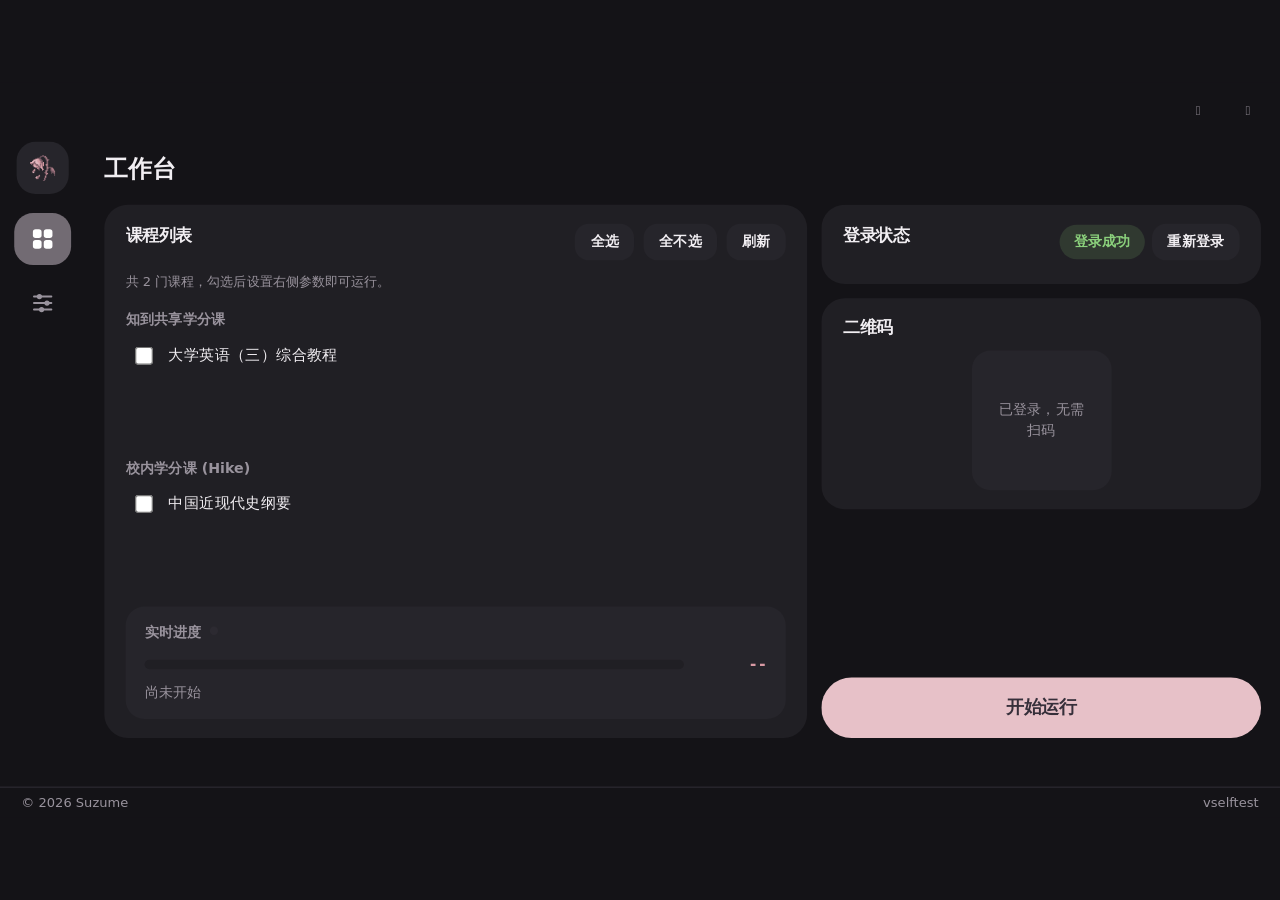
==== gui/web/_selftest.html @ 7999a5ea "ZHSHelper" ====
<!doctype html>
<html lang="zh-CN">
<head>
<meta charset="utf-8">
<title>ZHSHelper selftest</title>
<link rel="stylesheet" href="style.css">
</head>
<body>
<div class="app-shell">

  <div class="titlebar">
    <div class="titlebar-drag pywebview-drag-region"></div>
    <div class="titlebar-buttons">
      <button id="btn-min" class="title-btn" title="最小化">&#xE921;</button>
      <button id="btn-close" class="title-btn title-btn-close" title="关闭">&#xE8BB;</button>
    </div>
  </div>

  <div class="shell-body">

    <div class="splash" id="splash">
      <img class="splash-mark" src="assets/logo.png" alt="ZHSHelper">
      <div class="splash-title">ZHSHelper</div>
      <div class="splash-spinner"></div>
    </div>

    <nav class="nav-rail">
      <div class="brand-badge" title="ZHSHelper"><img src="assets/logo.png" alt="ZHSHelper"></div>
      <button class="tab active" data-tab="dashboard" title="工作台">
        <svg class="tab-icon" viewBox="0 0 24 24">
          <rect x="3" y="3" width="8" height="8" rx="2.5" fill="currentColor"/>
          <rect x="13" y="3" width="8" height="8" rx="2.5" fill="currentColor"/>
          <rect x="3" y="13" width="8" height="8" rx="2.5" fill="currentColor"/>
          <rect x="13" y="13" width="8" height="8" rx="2.5" fill="currentColor"/>
        </svg>
      </button>
      <button class="tab" data-tab="settings" title="设置">
        <svg class="tab-icon" viewBox="0 0 24 24">
          <line x1="4" y1="6" x2="20" y2="6" stroke="currentColor" stroke-width="1.8" stroke-linecap="round"/>
          <circle cx="9" cy="6" r="2.4" fill="currentColor"/>
          <line x1="4" y1="12" x2="20" y2="12" stroke="currentColor" stroke-width="1.8" stroke-linecap="round"/>
          <circle cx="16" cy="12" r="2.4" fill="currentColor"/>
          <line x1="4" y1="18" x2="20" y2="18" stroke="currentColor" stroke-width="1.8" stroke-linecap="round"/>
          <circle cx="11" cy="18" r="2.4" fill="currentColor"/>
        </svg>
      </button>
    </nav>

    <div class="tab-panels">

      <section class="tab-panel active" id="panel-dashboard">
        <h1 class="page-title">工作台</h1>
        <div class="dashboard-grid">

          <div class="col-main">
            <div class="card courses-card">
              <div class="row-between">
                <div class="section-title">课程列表</div>
                <div class="btn-row btn-row-tight">
                  <button id="btn-select-all" class="btn btn-secondary btn-sm">全选</button>
                  <button id="btn-select-none" class="btn btn-secondary btn-sm">全不选</button>
                  <button id="btn-refresh-courses" class="btn btn-secondary btn-sm">刷新</button>
                </div>
              </div>
              <p class="hint" id="courses-hint">先完成登录，再刷新课程列表。</p>
              <div class="course-group">
                <div class="course-group-title">知到共享学分课</div>
                <div class="course-list" id="list-zhidao"><div class="empty-hint">暂无数据</div></div>
              </div>
              <div class="course-group">
                <div class="course-group-title">校内学分课 (Hike)</div>
                <div class="course-list" id="list-hike"><div class="empty-hint">暂无数据</div></div>
              </div>

              <div class="progress-block">
                <div class="progress-label">实时进度<span class="live-dot" id="live-dot" title="运行中"></span></div>
                <div class="current-status">
                  <div class="current-course" id="current-course"></div>
                  <div class="current-video" id="current-video"></div>
                </div>
                <div class="progress-row">
                  <div class="progress-track"><div class="progress-fill" id="progress-fill"></div></div>
                  <div class="progress-percent" id="progress-percent">--</div>
                </div>
                <div class="progress-caption" id="progress-caption">尚未开始</div>
                <div class="captcha-alert" id="captcha-alert" hidden>检测到人机验证，请手动验证后继续刷课</div>
              </div>
            </div>
          </div>

          <div class="col-side">
            <div class="card login-card" id="login-card">
              <div class="row-between">
                <div class="section-title">登录状态</div>
                <div class="login-status-group">
                  <div class="status-chip" id="login-status">未登录</div>
                  <button id="btn-login" class="btn btn-primary btn-sm">开始登录</button>
                  <button id="btn-cancel-login" class="btn btn-secondary btn-sm" hidden>取消登录</button>
                  <button id="btn-relogin" class="btn btn-secondary btn-sm" hidden>重新登录</button>
                </div>
              </div>
            </div>

            <div class="card qr-card" id="qr-card">
              <div class="section-title">二维码</div>
              <div class="qr-box" id="qr-box">
                <img id="qr-img" alt="登录二维码" hidden>
                <div id="qr-placeholder" class="qr-placeholder">点击"开始登录"生成二维码</div>
              </div>
            </div>

            <div class="run-card">
              <button id="btn-run-toggle" class="btn btn-run btn-primary">开始运行</button>
            </div>
          </div>

        </div>
      </section>

      <section class="tab-panel" id="panel-settings">
        <h1 class="page-title">设置</h1>
        <div class="field-row">
          <label class="field-label">倍速<input type="number" id="opt-speed" class="text-input"></label>
          <label class="field-label">完成阈值<input type="number" id="opt-threshold" class="text-input"></label>
          <label class="field-label">单课时限（分钟）<input type="number" id="opt-limit" class="text-input"></label>
        </div>
        <button id="btn-save-settings" class="btn btn-primary">保存设置</button>
        <button id="btn-visit-site" class="btn btn-secondary">访问我的网站</button>
        <span class="save-hint" id="save-hint"></span>
      </section>

    </div>
  </div>

  <div class="statusbar">
    <span id="status-text">© 2026 Suzume</span>
    <span id="version-text"></span>
  </div>
</div>

<script>
  window.pywebview = {
    api: {
      get_bootstrap: function () {
        return Promise.resolve({ version: "selftest", loggedIn: true, settings: {}, state: {} });
      },
      get_courses: function () {
        return Promise.resolve([
          { id: "10086", name: "大学英语（三）综合教程", type: "zhidao" },
          { id: "20579", name: "中国近现代史纲要", type: "hike" }
        ]);
      },
      minimize_window: function () {}, close_window: function () {},
      start_qr_login: function () { return Promise.resolve({ ok: true }); },
      cancel_login: function () { return Promise.resolve(); },
      start_run: function () { return Promise.resolve({ ok: true }); },
      stop_run: function () { return Promise.resolve(); },
      save_settings: function () { return Promise.resolve(); },
      open_url: function () {}
    }
  };
</script>
<script src="app.js"></script>
<script>
  window.dispatchEvent(new Event("pywebviewready"));
  document.title = "SELFTEST-READY";
</script>
</body>
</html>
---- gui/web/style.css ----
:root {
  --bg: #141317;
  --card: #201F24;
  --card-alt: #26252B;
  --rail-pill: #726B73;
  --border: #2C2A31;
  --accent: #E7C1C8;
  --accent-strong: #D99AA4;
  --accent-ink: #362F3A;
  --text: #F1EEF2;
  --text-muted: #99939D;
  --ok: #8BD17C;
  --bad: #E5626A;
  --gold: #E3B341;
}

* { box-sizing: border-box; }

/* Flat, matches .app-shell's own background below - when the window's aspect
   ratio doesn't match the fixed 1080x620 canvas, applyScale() letterboxes
   it, leaving this background visible in the margin. A plain color match is
   enough here (unlike a gradient) since both are the same flat tone. */
html, body {
  margin: 0;
  height: 100%;
  overflow: hidden;
  background: var(--bg);
  color: var(--text);
  font-family: "Segoe UI", "Microsoft YaHei UI", "PingFang SC", system-ui, sans-serif;
  font-size: 13px;
  user-select: none;
}

/* The whole UI is designed at a fixed 1080x620 canvas and uniformly
   transform-scaled (see app.js applyScale()) to fit whatever size the
   window actually is - "等比缩放": resizing the window scales everything
   together instead of reflowing, and never distorts the aspect ratio. */
.app-shell {
  position: absolute;
  top: 0;
  left: 0;
  width: 1080px;
  height: 620px;
  transform-origin: top left;
  z-index: 1;
  display: flex;
  flex-direction: column;
  overflow: hidden;
  background: var(--bg);
}

/* ---------------- title bar ---------------- */

.titlebar {
  display: flex;
  align-items: center;
  height: 46px;
  flex: none;
  padding: 0 6px;
}

.titlebar-drag {
  flex: 1;
  height: 100%;
}

.titlebar-buttons {
  display: flex;
  align-items: center;
}

.title-btn {
  width: 42px;
  height: 32px;
  border: 0;
  background: transparent;
  color: var(--text-muted);
  font-family: "Segoe MDL2 Assets", "Segoe UI Symbol", sans-serif;
  font-size: 11px;
  cursor: pointer;
  border-radius: 8px;
}

.title-btn:hover { background: rgba(255,255,255,.08); color: var(--text); }
.title-btn-close:hover { background: #E81123; color: #fff; }

/* ---------------- nav rail ---------------- */

.shell-body {
  position: relative;
  flex: 1;
  min-height: 0;
  display: flex;
  flex-direction: row;
  overflow: hidden;
}

/* ---------------- splash ---------------- */

/* Covers nav-rail + tab-panels only (not the titlebar above it), so the
   custom min/close buttons stay usable even if course loading takes a
   while - see onSplashReady() in app.js for when this fades out. */
.splash {
  position: absolute;
  inset: 0;
  z-index: 50;
  display: flex;
  flex-direction: column;
  align-items: center;
  justify-content: center;
  gap: 18px;
  background: var(--bg);
  transition: opacity .3s ease;
}

.splash.hide {
  opacity: 0;
  pointer-events: none;
}

.splash-mark {
  flex: none;
  width: 108px;
  height: 108px;
  object-fit: contain;
}

.splash-title {
  font-size: 22px;
  font-weight: 700;
  color: var(--text);
}

.splash-spinner {
  flex: none;
  width: 32px;
  height: 32px;
  border-radius: 50%;
  border: 4px solid var(--card-alt);
  border-top-color: var(--accent);
  animation: splash-spin .8s linear infinite;
}

@keyframes splash-spin { to { transform: rotate(360deg); } }

.nav-rail {
  flex: none;
  width: 72px;
  display: flex;
  flex-direction: column;
  align-items: center;
  padding: 4px 0 14px;
  gap: 10px;
}

.brand-badge {
  flex: none;
  width: 44px;
  height: 44px;
  border-radius: 16px;
  background: var(--card-alt);
  display: flex;
  align-items: center;
  justify-content: center;
  margin-bottom: 6px;
}

.brand-badge img {
  width: 28px;
  height: 28px;
  object-fit: contain;
}

.nav-rail .tab {
  flex: none;
  width: 48px;
  height: 44px;
  display: flex;
  align-items: center;
  justify-content: center;
  border: 0;
  background: transparent;
  color: var(--text-muted);
  border-radius: 16px;
  cursor: pointer;
  transition: background .15s ease, color .15s ease;
}

.nav-rail .tab:hover { color: var(--text); background: rgba(255,255,255,.06); }
.nav-rail .tab.active { background: var(--rail-pill); color: #fff; }

.tab-icon { width: 22px; height: 22px; }

/* ---------------- panels ---------------- */

.tab-panels {
  flex: 1;
  min-width: 0;
  min-height: 0;
  overflow: hidden;
  padding: 14px 16px;
}

.page-title {
  flex: none;
  font-size: 20px;
  font-weight: 700;
  color: var(--text);
  margin: 0 0 4px;
}

/* The dashboard is a fixed-height flex column so the OUTER page never
   scrolls - only the small boxes that opt into it (course lists, side
   column as a last resort) scroll internally. Settings has no such
   constraint and just scrolls normally like any settings page. */
.tab-panel { display: none; height: 100%; min-height: 0; }
.tab-panel.active { display: flex; flex-direction: column; gap: 12px; }
#panel-settings.active { display: block; overflow-y: auto; }
#panel-settings .page-title { margin-bottom: 14px; }

/* Fixed height (not flex-grow) even though dashboard-grid is the dashboard's
   only content now - letting it stretch to fill the panel just left the
   course list and its mostly-empty rows looking stretched-out and sparse.
   A capped height keeps it a reasonable size; the panel just carries a bit
   of empty space below it instead. */
.dashboard-grid {
  flex: 0 0 450px;
  display: flex;
  flex-direction: row;
  gap: 12px;
}

/* col-main/col-side stretch (flex row default) to the same height, and each
   pins its last element to the bottom via margin-top:auto - that's what
   keeps the run card's bottom edge flush with the course list card's. */
.col-main {
  flex: 1.6 1 0;
  min-width: 0;
  min-height: 0;
  display: flex;
  flex-direction: column;
}

.col-side {
  flex: 1 1 0;
  min-width: 0;
  min-height: 0;
  display: flex;
  flex-direction: column;
  gap: 12px;
  /* Falls back to its own scrollbar rather than the whole page if the
     stacked cards (login/qr/run) ever don't fit at a small window size -
     the page itself must never be the thing that scrolls. */
  overflow-y: auto;
}

/* No .card class on this one (deliberately) - just the button, no
   surrounding title/border/background. margin-top:auto keeps it pinned to
   col-side's bottom edge (unaffected by dropping the card chrome, since
   that positioning came from this rule, not from .card). */
.run-card { margin-top: auto; }

.col-main > .card, .col-side > .card { margin-bottom: 0; }

.card {
  background: var(--card);
  border: 0;
  border-radius: 20px;
  padding: 16px 18px;
  margin-bottom: 12px;
}

.section-title {
  font-weight: 700;
  font-size: 14px;
  color: var(--text);
  margin-bottom: 10px;
}

.row-between {
  display: flex;
  align-items: center;
  justify-content: space-between;
  margin-bottom: 4px;
}

.hint {
  color: var(--text-muted);
  font-size: 11px;
  line-height: 1.6;
  margin: 6px 0 0;
}

/* ---------------- buttons ---------------- */

.btn-row {
  display: flex;
  gap: 10px;
  margin-top: 12px;
  align-items: center;
}

.btn-row-tight { margin-top: 0; gap: 8px; }

.btn {
  border: 0;
  border-radius: 14px;
  font-weight: 600;
  font-size: 13px;
  padding: 10px 18px;
  cursor: pointer;
  transition: background .15s ease, color .15s ease;
}

.btn-sm { padding: 7px 13px; font-size: 12px; border-radius: 12px; }

/* The run button stands alone (no card chrome around it - see .run-card),
   so it carries its own visual weight instead of a title + border/background
   doing that job. Full stadium shape, like an extended FAB. */
.btn-run { width: 100%; padding: 16px 18px; font-size: 15px; font-weight: 700; border-radius: 999px; }

.btn-primary {
  background: var(--accent);
  color: var(--accent-ink);
}
.btn-primary:hover { background: var(--accent-strong); }
.btn-primary:active { filter: brightness(.94); }
.btn-primary:disabled { background: var(--card-alt); color: var(--text-muted); cursor: default; }

.btn-secondary {
  background: var(--card-alt);
  color: var(--text);
}
.btn-secondary:hover { background: #302E36; }
.btn-secondary:disabled { color: var(--text-muted); cursor: default; }

.btn-warn {
  background: rgba(229,98,106,.14);
  color: var(--bad);
}
.btn-warn:hover { background: var(--bad); color: #241012; }
.btn-warn:disabled { color: var(--text-muted); background: var(--card-alt); cursor: default; }

/* ---------------- inputs ---------------- */

.text-input, .select-input {
  width: 100%;
  background: var(--card-alt);
  color: var(--text);
  border: 0;
  border-radius: 14px;
  padding: 10px 12px;
  font-size: 13px;
  margin-top: 6px;
  font-family: inherit;
}

.text-input:focus, .select-input:focus {
  outline: 2px solid var(--accent);
  outline-offset: 1px;
}

.field-row {
  display: flex;
  gap: 14px;
  flex-wrap: wrap;
}

.field-label {
  flex: 1;
  min-width: 160px;
  font-size: 12px;
  color: var(--text-muted);
}

/* ---------------- switch ---------------- */

.switch {
  width: 46px;
  height: 26px;
  border-radius: 999px;
  border: 0;
  background: #3F3C43;
  position: relative;
  cursor: pointer;
  transition: background .18s ease;
  flex: none;
}

.switch[aria-checked="true"] { background: var(--accent); }

.switch-thumb {
  position: absolute;
  top: 3px;
  left: 3px;
  width: 20px;
  height: 20px;
  border-radius: 50%;
  background: var(--text-muted);
  transition: transform .18s cubic-bezier(.33,1,.68,1), background .18s ease;
}

.switch[aria-checked="true"] .switch-thumb { transform: translateX(20px); background: var(--accent-ink); }

/* ---------------- login ---------------- */

/* Chip + whichever single action button applies (开始登录 / 取消登录 /
   重新登录 - app.js shows exactly one of the three at a time) all share this
   one row instead of a separate hint paragraph + button row below the
   title, which is what made the not-logged-in state take three lines. */
.login-status-group {
  display: flex;
  align-items: center;
  flex-wrap: wrap;
  justify-content: flex-end;
  gap: 6px;
}

/* compact (logged in): only 重新登录 is a valid action, hide 开始登录 even
   though its own `hidden` attribute may say otherwise (see onLoginFinished -
   it's restored unconditionally there since the failed/cancelled path needs
   it back, and this class-based rule is what actually keeps it hidden once
   logged in). */
.login-card.compact #btn-login {
  display: none;
}

.qr-box {
  position: relative;
  margin: 8px auto 0;
  display: flex;
  align-items: center;
  justify-content: center;
  width: 118px;
  height: 118px;
  background: var(--card-alt);
  border-radius: 16px;
}

.qr-box img { width: 100%; height: 100%; padding: 12px; }

.qr-placeholder {
  color: var(--text-muted);
  font-size: 12px;
  text-align: center;
  padding: 0 20px;
}

.status-chip {
  display: inline-block;
  padding: 6px 12px;
  border-radius: 999px;
  background: var(--card-alt);
  color: var(--text-muted);
  font-size: 12px;
  font-weight: 600;
}

.status-chip.ok { color: var(--ok); background: rgba(139,209,124,.14); }
.status-chip.bad { color: var(--bad); background: rgba(229,98,106,.14); }
.status-chip.pending { color: var(--gold); background: rgba(227,179,65,.14); }

/* ---------------- courses ---------------- */

/* Fills col-main's stretched height; never scrolls itself (overflow:hidden)
   - only its two .course-list boxes below do, once their grown height still
   isn't enough for all the rows. The progress readout keeps a small fixed
   gap above it rather than being pushed around, since the lists above it
   now absorb all the card's leftover height themselves.
   flex:1 1 0 (not the equivalent-looking `flex:1` shorthand, which computes
   to a PERCENTAGE flex-basis:0%) - percentage flex-basis inside a
   stretch-sized flex item (col-main here) is a genuinely inconsistent corner
   of the flexbox spec/engines; it was silently resolving courses-card to
   its content height instead of filling col-main. A literal 0 length has no
   such ambiguity. */
.courses-card {
  flex: 1 1 0;
  min-height: 0;
  display: flex;
  flex-direction: column;
  overflow: hidden;
}

/* 14px (not 8px): a full-height list scrolled to a partial row sits right at
   its own boundary, so the next group's title needs real breathing room or
   the two read as crowded into each other. flex:1 1 0 (not none) - the two
   groups now SHARE whatever vertical room courses-card has, instead of each
   being a fixed 128px block. That room varies a lot (min-height:500px on
   the grid, a tall window, few vs. many courses), and a fixed list height
   used to leave that leftover as dead empty space between the lists and
   the progress HUD - which read as a layout bug ("why is there a big empty
   gap, why is the HUD floating disconnected from the list above it") even
   though nothing was technically broken. Letting the lists grow means that
   room becomes more visible rows instead of a void.
   No min-height:0 here (deliberately, unlike most flex items in this file) -
   leaving it at the default `auto` lets flexbox's automatic-minimum-size
   rule apply: since this group has overflow:visible, its floor becomes its
   own content's min-content size, which includes .course-list's own
   min-height:64px. Overriding it to 0 (as tried initially) breaks that
   chain - the group collapses to 0 under real space pressure and silently
   swallows the list's 64px floor, since overflow:hidden two levels up on
   .courses-card then clips it away entirely. */
.course-group {
  margin-top: 14px;
  flex: 1 1 0;
  display: flex;
  flex-direction: column;
}

.course-group-title {
  flex: none;
  font-weight: 700;
  font-size: 12px;
  color: var(--text-muted);
  margin-bottom: 4px;
}

/* min-height (not a fixed height) - grows with courses-card's available
   room via the flex column above, only falling back to its own scrollbar
   once content exceeds whatever height it was actually given. */
.course-list {
  flex: 1 1 0;
  min-height: 64px;
  overflow-y: auto;
  display: flex;
  flex-direction: column;
}

.course-row {
  flex: none;
  display: flex;
  align-items: center;
  gap: 10px;
  padding: 7px 4px;
  border-bottom: 1px solid var(--border);
}

.course-row:last-child { border-bottom: none; }

.course-row input[type="checkbox"] { accent-color: var(--accent); width: 15px; height: 15px; flex: none; }

.course-name { flex: 1; min-width: 0; overflow: hidden; text-overflow: ellipsis; white-space: nowrap; }

/* margin:auto self-centers this lone child inside the now-flexible
   .course-list (a flex column), instead of it sitting pinned to the top-left
   corner of a tall empty box - reads as a deliberate empty state, not
   leftover space. */
.empty-hint {
  flex: none;
  margin: auto;
  color: var(--text-muted);
  font-size: 12px;
  padding: 6px 4px;
}

/* ---------------- progress ---------------- */

/* Lives inside .courses-card, right after the two course-groups (which now
   flex-grow to absorb all the card's leftover height themselves, so this
   just needs a small fixed gap rather than being pushed to the bottom). A
   flat rounded sub-panel, matching the rest of the card language. */
.progress-block {
  flex: none;
  margin-top: 14px;
  padding: 14px 16px;
  border-radius: 16px;
  background: var(--card-alt);
}

.progress-label {
  font-weight: 600;
  font-size: 12px;
  color: var(--text-muted);
  margin-bottom: 8px;
}

/* Plain, directly-updated status text - no timestamp, no tag chip, no
   monospace: just the course/video name as ordinary prose, not a
   command-prompt-style log line. */
.current-status {
  margin-bottom: 10px;
}
.current-course, .current-video {
  font-size: 13px;
  line-height: 1.6;
}
.current-course { color: var(--text); font-weight: 600; }
.current-video { color: var(--text-muted); }
.current-course:empty, .current-video:empty { display: none; }

.progress-row {
  display: flex;
  align-items: center;
  gap: 12px;
}

.progress-track {
  position: relative;
  flex: 1;
  height: 8px;
  border-radius: 999px;
  background: var(--card);
  overflow: hidden;
}

.progress-fill {
  position: relative;
  height: 100%;
  width: 0%;
  border-radius: 999px;
  background: var(--accent);
  transition: width .3s ease;
}

.progress-percent {
  font-weight: 700;
  font-family: "JetBrains Mono", Consolas, "Cascadia Mono", ui-monospace, monospace;
  font-variant-numeric: tabular-nums;
  color: var(--accent-strong);
  width: 58px;
  text-align: right;
}

.progress-caption {
  margin-top: 8px;
  color: var(--text-muted);
  font-size: 12px;
}

/* Needs manual attention (most likely a CAPTCHA - see the threshold check
   in app.js's onRunCourseEnd), so it's a tinted banner rather than plain
   caption text - it should read as distinct from the routine status lines
   above it. */
.captcha-alert {
  margin-top: 10px;
  padding: 10px 12px;
  border-radius: 12px;
  background: rgba(227,179,65,.14);
  color: var(--gold);
  font-size: 13px;
  font-weight: 600;
  line-height: 1.5;
}

.live-dot {
  display: inline-block;
  width: 7px;
  height: 7px;
  border-radius: 50%;
  background: var(--border);
  margin-left: 7px;
  vertical-align: 2px;
}
.live-dot.on {
  background: var(--ok);
  box-shadow: 0 0 6px var(--ok);
  animation: live-pulse 1.4s ease-in-out infinite;
}
@keyframes live-pulse { 0%, 100% { opacity: 1; } 50% { opacity: .35; } }

/* ---------------- statusbar ---------------- */

.statusbar {
  flex: none;
  display: flex;
  justify-content: space-between;
  padding: 6px 18px;
  border-top: 1px solid var(--border);
  color: var(--text-muted);
  font-size: 11px;
}

.save-hint {
  color: var(--ok);
  font-size: 12px;
}

/* ---------------- scrollbars ---------------- */

::-webkit-scrollbar { width: 8px; height: 8px; }
::-webkit-scrollbar-track { background: transparent; }
::-webkit-scrollbar-thumb { background: var(--border); border-radius: 4px; }
::-webkit-scrollbar-thumb:hover { background: var(--accent); }
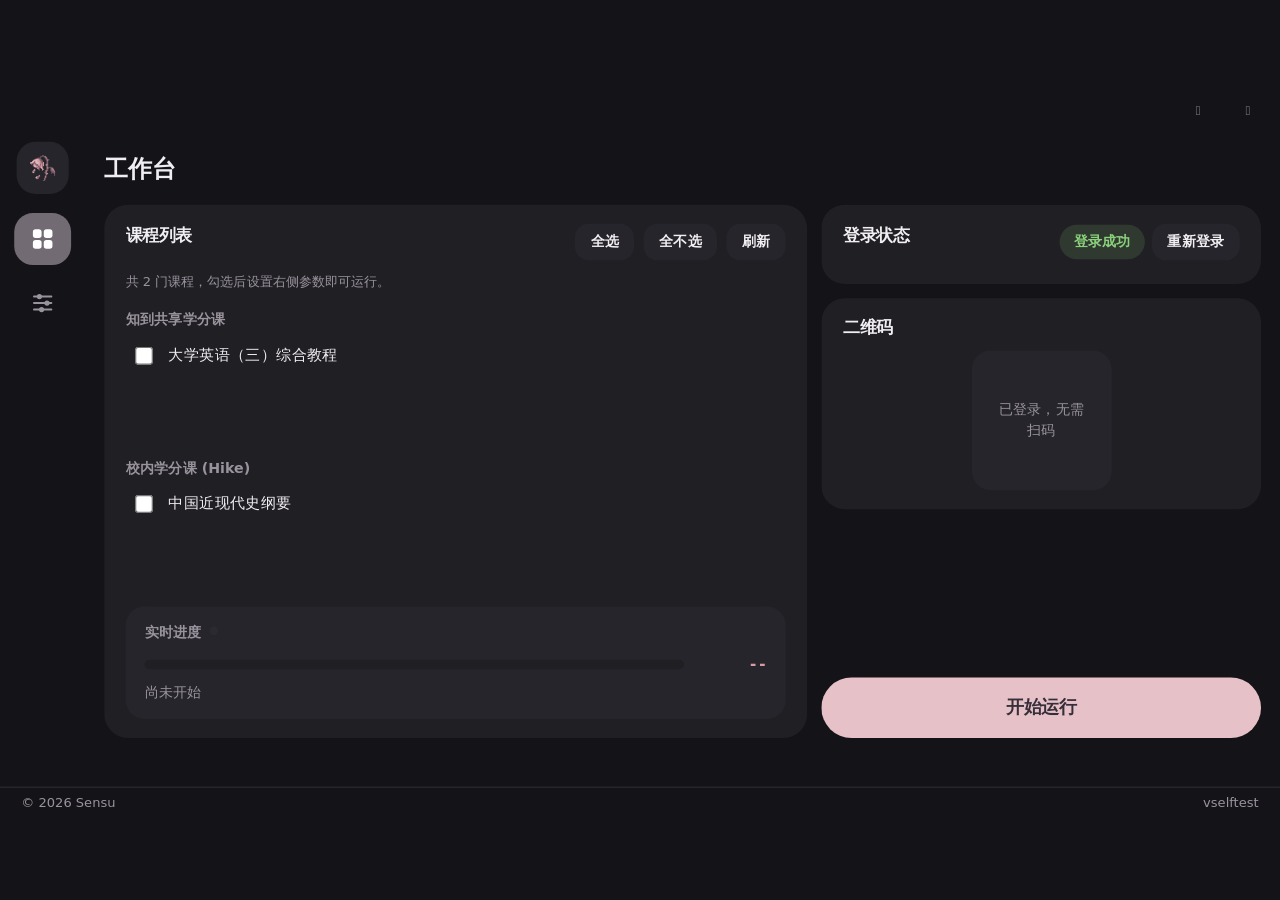
==== commit e2476126: "Refactor project identifiers, rename helper module, and update author to Sensu" ====
--- a/gui/web/_selftest.html
+++ b/gui/web/_selftest.html
@@ -133,7 +133,7 @@
   </div>
 
   <div class="statusbar">
-    <span id="status-text">© 2026 Suzume</span>
+    <span id="status-text">© 2026 Sensu</span>
     <span id="version-text"></span>
   </div>
 </div>
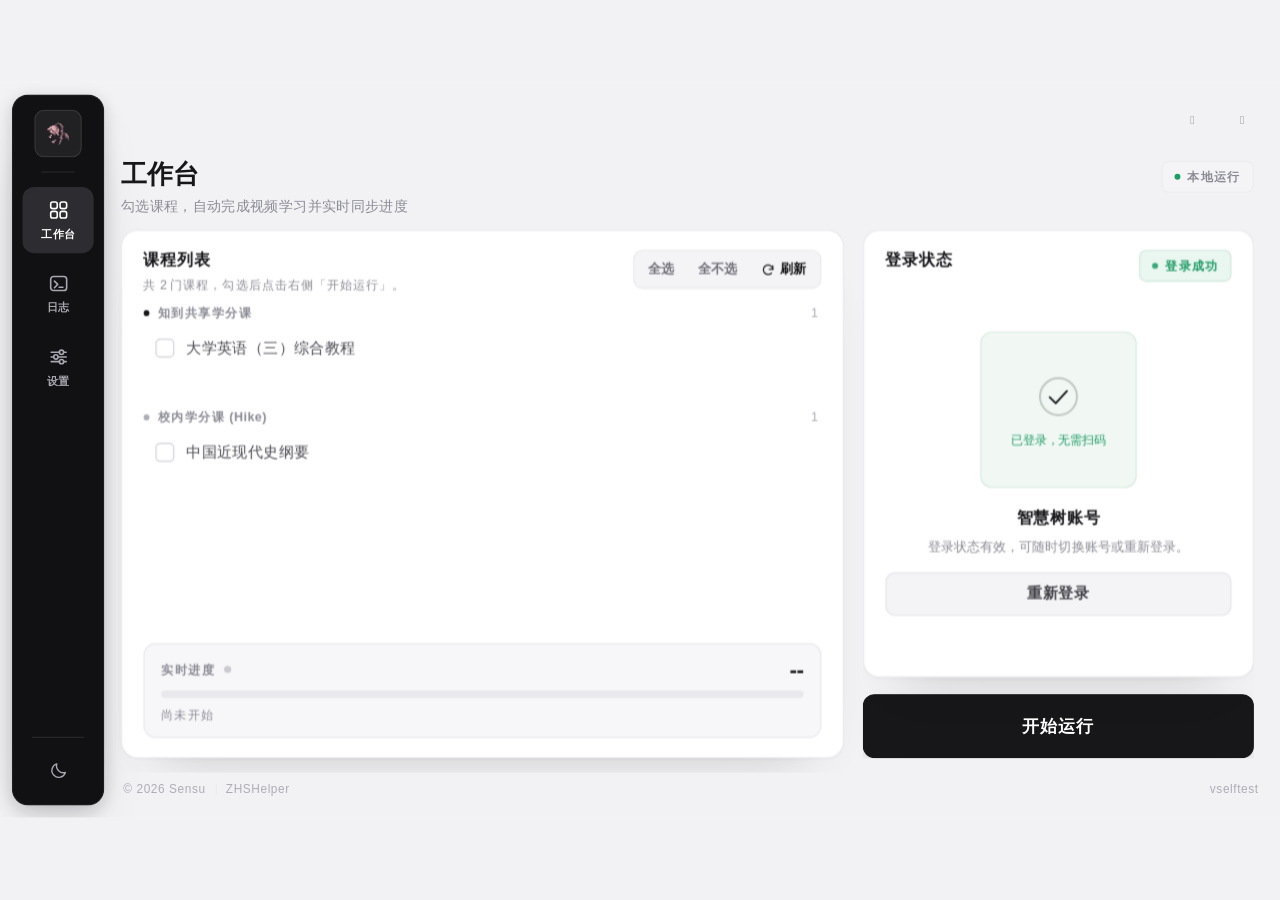
==== commit a552f0d2: "Redesign UI with light/dark themes, log page and CAPTCHA hand-off - New light-first UI: floating dar" ====
--- a/gui/web/_selftest.html
+++ b/gui/web/_selftest.html
@@ -1,140 +1,361 @@
 <!doctype html>
-<html lang="zh-CN">
+<html lang="zh-CN" data-theme="light">
 <head>
 <meta charset="utf-8">
 <title>ZHSHelper selftest</title>
 <link rel="stylesheet" href="style.css">
+<script>
+  /* theme hint before first paint: avoids a light flash for dark-mode users */
+  try {
+    if (localStorage.getItem("zhshelper.theme") === "dark") {
+      document.documentElement.dataset.theme = "dark";
+    }
+  } catch (e) {}
+</script>
 </head>
 <body>
 <div class="app-shell">
 
-  <div class="titlebar">
-    <div class="titlebar-drag pywebview-drag-region"></div>
-    <div class="titlebar-buttons">
-      <button id="btn-min" class="title-btn" title="最小化">&#xE921;</button>
-      <button id="btn-close" class="title-btn title-btn-close" title="关闭">&#xE8BB;</button>
-    </div>
-  </div>
-
-  <div class="shell-body">
-
-    <div class="splash" id="splash">
-      <img class="splash-mark" src="assets/logo.png" alt="ZHSHelper">
-      <div class="splash-title">ZHSHelper</div>
-      <div class="splash-spinner"></div>
-    </div>
-
-    <nav class="nav-rail">
-      <div class="brand-badge" title="ZHSHelper"><img src="assets/logo.png" alt="ZHSHelper"></div>
+  <aside class="rail">
+    <div class="rail-brand" title="ZHSHelper"><img src="assets/logo.png" alt="ZHSHelper"></div>
+    <div class="rail-divider"></div>
+
+    <nav class="rail-nav">
       <button class="tab active" data-tab="dashboard" title="工作台">
-        <svg class="tab-icon" viewBox="0 0 24 24">
-          <rect x="3" y="3" width="8" height="8" rx="2.5" fill="currentColor"/>
-          <rect x="13" y="3" width="8" height="8" rx="2.5" fill="currentColor"/>
-          <rect x="3" y="13" width="8" height="8" rx="2.5" fill="currentColor"/>
-          <rect x="13" y="13" width="8" height="8" rx="2.5" fill="currentColor"/>
-        </svg>
+        <svg class="tab-icon" viewBox="0 0 24 24" fill="none" stroke="currentColor" stroke-width="1.7" stroke-linecap="round" stroke-linejoin="round">
+          <rect x="3.5" y="3.5" width="7" height="7" rx="2.2"/>
+          <rect x="13.5" y="3.5" width="7" height="7" rx="2.2"/>
+          <rect x="3.5" y="13.5" width="7" height="7" rx="2.2"/>
+          <rect x="13.5" y="13.5" width="7" height="7" rx="2.2"/>
+        </svg>
+        <span class="tab-label">工作台</span>
+      </button>
+      <button class="tab" data-tab="logs" title="日志">
+        <svg class="tab-icon" viewBox="0 0 24 24" fill="none" stroke="currentColor" stroke-width="1.7" stroke-linecap="round" stroke-linejoin="round">
+          <rect x="3.5" y="4.5" width="17" height="15" rx="3"/>
+          <path d="M7.5 9.5 11 13l-3.5 3.5M12.5 16h4"/>
+        </svg>
+        <span class="tab-label">日志</span>
+        <span class="log-dot" id="log-dot" hidden></span>
       </button>
       <button class="tab" data-tab="settings" title="设置">
-        <svg class="tab-icon" viewBox="0 0 24 24">
-          <line x1="4" y1="6" x2="20" y2="6" stroke="currentColor" stroke-width="1.8" stroke-linecap="round"/>
-          <circle cx="9" cy="6" r="2.4" fill="currentColor"/>
-          <line x1="4" y1="12" x2="20" y2="12" stroke="currentColor" stroke-width="1.8" stroke-linecap="round"/>
-          <circle cx="16" cy="12" r="2.4" fill="currentColor"/>
-          <line x1="4" y1="18" x2="20" y2="18" stroke="currentColor" stroke-width="1.8" stroke-linecap="round"/>
-          <circle cx="11" cy="18" r="2.4" fill="currentColor"/>
-        </svg>
+        <svg class="tab-icon" viewBox="0 0 24 24" fill="none" stroke="currentColor" stroke-width="1.7" stroke-linecap="round" stroke-linejoin="round">
+          <path d="M4 7h9M17.5 7H20M4 12h3M11.5 12H20M4 17h9M17.5 17H20"/>
+          <circle cx="15" cy="7" r="2.3"/>
+          <circle cx="9" cy="12" r="2.3"/>
+          <circle cx="15" cy="17" r="2.3"/>
+        </svg>
+        <span class="tab-label">设置</span>
       </button>
     </nav>
 
-    <div class="tab-panels">
-
-      <section class="tab-panel active" id="panel-dashboard">
-        <h1 class="page-title">工作台</h1>
-        <div class="dashboard-grid">
-
-          <div class="col-main">
-            <div class="card courses-card">
-              <div class="row-between">
-                <div class="section-title">课程列表</div>
-                <div class="btn-row btn-row-tight">
-                  <button id="btn-select-all" class="btn btn-secondary btn-sm">全选</button>
-                  <button id="btn-select-none" class="btn btn-secondary btn-sm">全不选</button>
-                  <button id="btn-refresh-courses" class="btn btn-secondary btn-sm">刷新</button>
-                </div>
-              </div>
-              <p class="hint" id="courses-hint">先完成登录，再刷新课程列表。</p>
-              <div class="course-group">
-                <div class="course-group-title">知到共享学分课</div>
-                <div class="course-list" id="list-zhidao"><div class="empty-hint">暂无数据</div></div>
-              </div>
-              <div class="course-group">
-                <div class="course-group-title">校内学分课 (Hike)</div>
-                <div class="course-list" id="list-hike"><div class="empty-hint">暂无数据</div></div>
-              </div>
-
-              <div class="progress-block">
-                <div class="progress-label">实时进度<span class="live-dot" id="live-dot" title="运行中"></span></div>
-                <div class="current-status">
-                  <div class="current-course" id="current-course"></div>
-                  <div class="current-video" id="current-video"></div>
-                </div>
-                <div class="progress-row">
-                  <div class="progress-track"><div class="progress-fill" id="progress-fill"></div></div>
-                  <div class="progress-percent" id="progress-percent">--</div>
-                </div>
-                <div class="progress-caption" id="progress-caption">尚未开始</div>
-                <div class="captcha-alert" id="captcha-alert" hidden>检测到人机验证，请手动验证后继续刷课</div>
-              </div>
-            </div>
-          </div>
-
-          <div class="col-side">
-            <div class="card login-card" id="login-card">
-              <div class="row-between">
-                <div class="section-title">登录状态</div>
-                <div class="login-status-group">
-                  <div class="status-chip" id="login-status">未登录</div>
-                  <button id="btn-login" class="btn btn-primary btn-sm">开始登录</button>
-                  <button id="btn-cancel-login" class="btn btn-secondary btn-sm" hidden>取消登录</button>
-                  <button id="btn-relogin" class="btn btn-secondary btn-sm" hidden>重新登录</button>
-                </div>
-              </div>
-            </div>
-
-            <div class="card qr-card" id="qr-card">
-              <div class="section-title">二维码</div>
-              <div class="qr-box" id="qr-box">
-                <img id="qr-img" alt="登录二维码" hidden>
-                <div id="qr-placeholder" class="qr-placeholder">点击"开始登录"生成二维码</div>
-              </div>
-            </div>
-
-            <div class="run-card">
-              <button id="btn-run-toggle" class="btn btn-run btn-primary">开始运行</button>
-            </div>
-          </div>
-
-        </div>
-      </section>
-
-      <section class="tab-panel" id="panel-settings">
-        <h1 class="page-title">设置</h1>
-        <div class="field-row">
-          <label class="field-label">倍速<input type="number" id="opt-speed" class="text-input"></label>
-          <label class="field-label">完成阈值<input type="number" id="opt-threshold" class="text-input"></label>
-          <label class="field-label">单课时限（分钟）<input type="number" id="opt-limit" class="text-input"></label>
-        </div>
-        <button id="btn-save-settings" class="btn btn-primary">保存设置</button>
-        <button id="btn-visit-site" class="btn btn-secondary">访问我的网站</button>
-        <span class="save-hint" id="save-hint"></span>
-      </section>
-
+    <div class="rail-foot">
+      <button id="btn-theme" class="theme-toggle" title="切换到深色模式" aria-label="切换主题">
+        <svg class="theme-icon theme-icon-moon" viewBox="0 0 24 24" fill="none" stroke="currentColor" stroke-width="1.6" stroke-linecap="round" stroke-linejoin="round">
+          <path d="M20 14.2A8.2 8.2 0 0 1 9.8 4a8.2 8.2 0 1 0 10.2 10.2Z"/>
+        </svg>
+        <svg class="theme-icon theme-icon-sun" viewBox="0 0 24 24" fill="none" stroke="currentColor" stroke-width="1.6" stroke-linecap="round" stroke-linejoin="round">
+          <circle cx="12" cy="12" r="4.2"/>
+          <path d="M12 3v2.2M12 18.8V21M3 12h2.2M18.8 12H21M5.6 5.6l1.6 1.6M16.8 16.8l1.6 1.6M18.4 5.6l-1.6 1.6M7.2 16.8l-1.6 1.6"/>
+        </svg>
+      </button>
     </div>
-  </div>
-
-  <div class="statusbar">
-    <span id="status-text">© 2026 Sensu</span>
-    <span id="version-text"></span>
+  </aside>
+
+  <div class="main">
+
+    <header class="titlebar">
+      <div class="titlebar-drag pywebview-drag-region"></div>
+      <div class="titlebar-buttons">
+        <button id="btn-min" class="title-btn" title="最小化">&#xE921;</button>
+        <button id="btn-close" class="title-btn title-btn-close" title="关闭">&#xE8BB;</button>
+      </div>
+    </header>
+
+    <div class="shell-body">
+
+      <div class="splash" id="splash">
+        <div class="splash-halo"></div>
+        <img class="splash-mark" src="assets/logo.png" alt="ZHSHelper">
+        <div class="splash-title">ZHSHelper</div>
+        <div class="splash-sub">正在准备工作台</div>
+        <div class="splash-spinner"></div>
+      </div>
+
+      <div class="tab-panels">
+
+        <section class="tab-panel active" id="panel-dashboard">
+          <div class="page-head">
+            <div class="page-head-copy">
+              <h1 class="page-title">工作台</h1>
+              <p class="page-sub">勾选课程，自动完成视频学习并实时同步进度</p>
+            </div>
+            <div class="page-head-badge">
+              <span class="badge-dot"></span>
+              本地运行
+            </div>
+          </div>
+
+          <div class="dashboard-grid">
+
+            <div class="col-main">
+              <div class="card courses-card">
+                <div class="card-head">
+                  <div class="card-head-copy">
+                    <div class="section-title">课程列表</div>
+                    <div class="hint" id="courses-hint">先完成登录，再刷新课程列表。</div>
+                  </div>
+                  <div class="seg">
+                    <button id="btn-select-all" class="seg-btn">全选</button>
+                    <button id="btn-select-none" class="seg-btn">全不选</button>
+                    <button id="btn-refresh-courses" class="seg-btn seg-btn-accent">
+                      <svg viewBox="0 0 24 24" fill="none" stroke="currentColor" stroke-width="2" stroke-linecap="round" stroke-linejoin="round"><path d="M20 11a8 8 0 1 0-2.3 6.4"/><path d="M20 5v6h-6"/></svg>
+                      刷新
+                    </button>
+                  </div>
+                </div>
+
+                <div class="course-scroll-wrap">
+                  <div class="course-scroll">
+                    <div class="course-group" id="group-zhidao" hidden>
+                      <div class="course-group-title">
+                        <span class="group-dot dot-zhidao"></span>
+                        知到共享学分课
+                        <span class="group-count" id="count-zhidao">0</span>
+                      </div>
+                      <div class="course-list" id="list-zhidao"><div class="empty-hint">暂无数据</div></div>
+                    </div>
+
+                    <div class="course-group" id="group-hike" hidden>
+                      <div class="course-group-title">
+                        <span class="group-dot dot-hike"></span>
+                        校内学分课 (Hike)
+                        <span class="group-count" id="count-hike">0</span>
+                      </div>
+                      <div class="course-list" id="list-hike"><div class="empty-hint">暂无数据</div></div>
+                    </div>
+
+                    <div class="courses-empty" id="courses-empty">
+                      <span class="courses-empty-icon">
+                        <svg viewBox="0 0 24 24" fill="none" stroke="currentColor" stroke-width="1.6" stroke-linecap="round" stroke-linejoin="round">
+                          <rect x="3.5" y="4" width="17" height="14" rx="3"/>
+                          <path d="M3.5 9h17M8 21h8"/>
+                        </svg>
+                      </span>
+                      <div class="courses-empty-title">还没有课程数据</div>
+                      <div class="courses-empty-sub">登录后点击「刷新」同步课程列表</div>
+                    </div>
+                  </div>
+                </div>
+
+                <div class="progress-block">
+                  <div class="progress-head">
+                    <div class="progress-label">实时进度<span class="live-dot" id="live-dot" title="运行中"></span></div>
+                    <div class="progress-percent" id="progress-percent">--</div>
+                  </div>
+                  <div class="current-status">
+                    <div class="current-course" id="current-course"></div>
+                    <div class="current-video" id="current-video"></div>
+                  </div>
+                  <div class="progress-row">
+                    <div class="progress-track"><div class="progress-fill" id="progress-fill"></div></div>
+                  </div>
+                  <div class="progress-caption" id="progress-caption">尚未开始</div>
+                  <div class="captcha-alert" id="captcha-alert" hidden>
+                    <div class="captcha-copy">
+                      <div class="captcha-title">检测到人机验证</div>
+                      <div class="captcha-sub" id="captcha-status">在打开的登录页完成验证后，回来重新运行</div>
+                    </div>
+                    <button id="btn-captcha-open" class="btn btn-primary btn-sm">打开验证页</button>
+                  </div>
+                </div>
+              </div>
+            </div>
+
+            <div class="col-side">
+              <div class="card login-card" id="login-card">
+                <div class="card-head">
+                  <div class="section-title">登录状态</div>
+                  <div class="login-status-group">
+                    <div class="status-chip" id="login-status">未登录</div>
+                  </div>
+                </div>
+                <div class="login-body">
+                  <div class="qr-box" id="qr-box">
+                    <img id="qr-img" alt="登录二维码" hidden>
+
+                    <div class="qr-art qr-idle" aria-hidden="true">
+                      <svg viewBox="0 0 48 48" fill="none" stroke="currentColor" stroke-width="1.7" stroke-linecap="round" stroke-linejoin="round">
+                        <rect x="8" y="8" width="13" height="13" rx="2.6"/>
+                        <rect x="27" y="8" width="13" height="13" rx="2.6"/>
+                        <rect x="8" y="27" width="13" height="13" rx="2.6"/>
+                        <path d="M27 27h5.5v5.5H27z" fill="currentColor" stroke="none"/>
+                        <path d="M36.5 27H40M27 36.5V40M36.5 36.5H40V40h-3.5z" fill="currentColor" stroke="none"/>
+                      </svg>
+                    </div>
+
+                    <div class="qr-art qr-loader" aria-hidden="true">
+                      <svg viewBox="0 0 56 56" fill="none">
+                        <circle class="qr-loader-ring" cx="28" cy="28" r="22" stroke="currentColor" stroke-opacity=".22" stroke-width="1.6" stroke-dasharray="1.5 5"/>
+                        <circle class="qr-loader-arc" cx="28" cy="28" r="22" stroke="currentColor" stroke-width="2.4" stroke-linecap="round" stroke-dasharray="32 106"/>
+                        <circle class="qr-loader-arc qr-loader-arc-2" cx="28" cy="28" r="14" stroke="currentColor" stroke-opacity=".5" stroke-width="1.6" stroke-linecap="round" stroke-dasharray="12 76"/>
+                        <circle cx="28" cy="28" r="2.4" fill="currentColor"/>
+                      </svg>
+                    </div>
+
+                    <div class="qr-art qr-standby" aria-hidden="true">
+                      <svg viewBox="0 0 56 56" fill="none" stroke="currentColor" stroke-width="2" stroke-linecap="round" stroke-linejoin="round">
+                        <circle cx="28" cy="28" r="19" stroke-opacity=".22"/>
+                        <path d="M19 28.5l6.2 6.2 11.5-12.5"/>
+                      </svg>
+                    </div>
+
+                    <div id="qr-placeholder" class="qr-placeholder">点击"开始登录"生成二维码</div>
+                  </div>
+                  <div class="login-copy">
+                    <div class="login-lead">智慧树账号</div>
+                    <p class="login-desc">使用「智慧树」App 扫码，登录后可同步课程与学习进度。</p>
+                    <div class="login-actions">
+                      <button id="btn-login" class="btn btn-primary btn-block" title="点击生成二维码，用「智慧树」App 扫码登录">开始登录</button>
+                      <button id="btn-cancel-login" class="btn btn-secondary btn-block" hidden>取消登录</button>
+                      <button id="btn-relogin" class="btn btn-secondary btn-block" hidden>重新登录</button>
+                    </div>
+                  </div>
+                </div>
+              </div>
+
+              <div class="run-card">
+                <button id="btn-run-toggle" class="btn btn-run btn-primary">开始运行</button>
+              </div>
+            </div>
+
+          </div>
+        </section>
+
+        <section class="tab-panel" id="panel-logs">
+          <div class="page-head">
+            <div class="page-head-copy">
+              <h1 class="page-title">日志</h1>
+              <p class="page-sub">运行与登录的实时输出，仅保存在本次会话</p>
+            </div>
+          </div>
+
+          <div class="card log-card">
+            <div class="log-toolbar">
+              <span class="log-meta" id="log-meta">0 行</span>
+              <button id="btn-log-autoscroll" class="log-btn active" aria-pressed="true">自动滚动</button>
+              <button id="btn-log-clear" class="log-btn">清空</button>
+            </div>
+            <div class="log-view" id="log-view">
+              <div class="log-empty" id="log-empty">
+                <div class="log-empty-title">暂无日志</div>
+                <div class="log-empty-sub">登录或开始运行后，输出会实时显示在这里</div>
+              </div>
+            </div>
+          </div>
+        </section>
+
+        <section class="tab-panel" id="panel-settings">
+          <div class="page-head">
+            <div class="page-head-copy">
+              <h1 class="page-title">设置</h1>
+              <p class="page-sub">调整播放与完成判定参数，建议保持默认</p>
+            </div>
+          </div>
+
+          <div class="settings-body">
+            <div class="card">
+              <div class="card-head">
+                <div class="card-head-copy">
+                  <div class="section-title">运行参数</div>
+                  <div class="hint">留空表示使用程序内置的推荐值，不建议超过 8 倍速。</div>
+                </div>
+              </div>
+
+              <div class="field-grid">
+                <label class="field">
+                  <span class="field-label">播放倍速</span>
+                  <span class="field-input">
+                    <input type="number" id="opt-speed" class="text-input" step="0.05" min="0.1" placeholder="默认最高">
+                    <span class="field-unit">x</span>
+                  </span>
+                  <span class="field-help">视频播放速度</span>
+                </label>
+                <label class="field">
+                  <span class="field-label">完成阈值</span>
+                  <span class="field-input">
+                    <input type="number" id="opt-threshold" class="text-input" step="0.01" min="0" max="1" placeholder="默认 0.91">
+                  </span>
+                  <span class="field-help">进度达到该比例视为完成</span>
+                </label>
+                <label class="field">
+                  <span class="field-label">单课时限</span>
+                  <span class="field-input">
+                    <input type="number" id="opt-limit" class="text-input" step="1" min="0" placeholder="0 = 不限">
+                    <span class="field-unit">分钟</span>
+                  </span>
+                  <span class="field-help">超时后跳过当前课时</span>
+                </label>
+              </div>
+            </div>
+
+            <div class="card">
+              <div class="card-head">
+                <div class="card-head-copy">
+                  <div class="section-title">浏览器验证凭据</div>
+                  <div class="hint">检测到人机验证时用于自动填写登录页；仅保存在本机 config.json。</div>
+                </div>
+              </div>
+
+              <div class="field-grid field-grid-2">
+                <label class="field">
+                  <span class="field-label">账号</span>
+                  <span class="field-input">
+                    <input type="text" id="opt-username" class="text-input" autocomplete="off" placeholder="手机号 / 学号">
+                  </span>
+                  <span class="field-help">智慧树登录账号</span>
+                </label>
+                <label class="field">
+                  <span class="field-label">密码</span>
+                  <span class="field-input">
+                    <input type="password" id="opt-password" class="text-input" autocomplete="off" placeholder="登录密码">
+                  </span>
+                  <span class="field-help">用于自动填写，不会上传</span>
+                </label>
+              </div>
+            </div>
+
+            <div class="card about-card">
+              <div class="about-brand">
+                <span class="about-mark"><img src="assets/logo.png" alt=""></span>
+                <div class="about-copy">
+                  <div class="about-name">ZHSHelper</div>
+                  <div class="about-desc">智慧树自动学习助手 · 登录凭据仅保存在本机</div>
+                </div>
+              </div>
+              <div class="about-meta">
+                <span class="about-version" id="about-version"></span>
+                <span class="status-sep"></span>
+                <span>© 2026 Sensu</span>
+              </div>
+            </div>
+
+            <div class="settings-actions">
+              <button id="btn-save-settings" class="btn btn-primary">保存设置</button>
+              <button id="btn-visit-site" class="btn btn-secondary">访问我的网站</button>
+              <span class="save-hint" id="save-hint"></span>
+            </div>
+          </div>
+        </section>
+
+      </div>
+    </div>
+
+    <footer class="statusbar">
+      <span class="status-left"><span id="status-text">© 2026 Sensu</span><span class="status-sep"></span><span class="status-brand">ZHSHelper</span></span>
+      <span id="version-text"></span>
+    </footer>
+
   </div>
 </div>
 
@@ -142,7 +363,7 @@
   window.pywebview = {
     api: {
       get_bootstrap: function () {
-        return Promise.resolve({ version: "selftest", loggedIn: true, settings: {}, state: {} });
+        return Promise.resolve({ version: "selftest", loggedIn: true, settings: {}, state: { theme: "light" } });
       },
       get_courses: function () {
         return Promise.resolve([
@@ -156,6 +377,8 @@
       start_run: function () { return Promise.resolve({ ok: true }); },
       stop_run: function () { return Promise.resolve(); },
       save_settings: function () { return Promise.resolve(); },
+      save_theme: function () { return Promise.resolve({ ok: true }); },
+      open_captcha_flow: function () { return Promise.resolve({ ok: true, inApp: true, url: "https://studyh5.zhihuishu.com/" }); },
       open_url: function () {}
     }
   };
--- a/gui/web/style.css
+++ b/gui/web/style.css
@@ -1,40 +1,263 @@
+/* ==========================================================================
+   ZHSHelper UI — light-first, dark-mode ready
+
+   Layout: 1080x620 fixed canvas, uniformly scaled by app.js applyScale().
+   Every color lives in a custom property below, so [data-theme="dark"]
+   only swaps tokens - no component rules are duplicated per theme.
+   Only index.html / style.css / app.js / assets/logo.png ship (see
+   gui/resources.py): no font files, no external images, no CDNs.
+   ========================================================================== */
+
 :root {
-  --bg: #141317;
-  --card: #201F24;
-  --card-alt: #26252B;
-  --rail-pill: #726B73;
-  --border: #2C2A31;
-  --accent: #E7C1C8;
-  --accent-strong: #D99AA4;
-  --accent-ink: #362F3A;
-  --text: #F1EEF2;
-  --text-muted: #99939D;
-  --ok: #8BD17C;
-  --bad: #E5626A;
-  --gold: #E3B341;
+  color-scheme: light;
+
+  --page-flat: #F2F2F4;
+  --app-bg: #F2F2F4;
+  --grid-line: rgba(23, 23, 26, 0.035);
+  --grid-opacity: 0;
+
+  /* floating navigation rail (stays dark in both themes) */
+  --rail-bg: #111113;
+  --rail-border: rgba(255, 255, 255, 0.06);
+  --rail-shadow: 0 26px 50px -30px rgba(15, 15, 20, 0.55), 0 4px 14px rgba(15, 15, 20, 0.18);
+  --rail-tile-bg: rgba(255, 255, 255, 0.07);
+  --rail-tile-border: rgba(255, 255, 255, 0.09);
+  --rail-icon: #A7A7AF;
+  --rail-icon-hover: #FFFFFF;
+  --rail-hover-bg: rgba(255, 255, 255, 0.07);
+  --rail-active-bg: #2D2D31;
+  --rail-active-fg: #FFFFFF;
+  --rail-divider: rgba(255, 255, 255, 0.09);
+
+  /* text */
+  --text: #17171A;
+  --text-dim: #4B4B53;
+  --text-muted: #8B8B95;
+  --text-faint: #ADADB6;
+
+  /* surfaces */
+  --card-bg: #FFFFFF;
+  --card-border: #EBEBEF;
+  --card-shadow: 0 1px 2px rgba(16, 16, 20, 0.04), 0 24px 44px -34px rgba(16, 16, 20, 0.30);
+  --card-inset: inset 0 1px 0 rgba(255, 255, 255, 0.9);
+  --hover-bg: #F7F7F9;
+  --selected-bg: #F0F0F3;
+  --hairline: #F0F0F3;
+
+  /* segmented control */
+  --seg-bg: #F4F4F6;
+  --seg-border: #ECECEF;
+  --seg-fg: #6E6E77;
+  --seg-hover: #E9E9ED;
+  --seg-accent: #17171A;
+
+  /* buttons */
+  --primary-bg: #17171A;
+  --primary-hover-bg: #000000;
+  --primary-border: #17171A;
+  --primary-fg: #FFFFFF;
+  --primary-shadow: 0 6px 18px -10px rgba(17, 17, 20, 0.55);
+  --primary-disabled-bg: #EDEDF0;
+  --secondary-bg: #F4F4F6;
+  --secondary-hover: #ECECEF;
+  --secondary-border: #E7E7EB;
+  --secondary-fg: #3E3E45;
+  --warn-bg: #FBEDEC;
+  --warn-border: #F1D5D2;
+  --warn-fg: #C2473F;
+  --warn-hover-bg: #D9544B;
+  --warn-hover-fg: #FFFFFF;
+
+  /* inputs */
+  --field-bg: #F7F7F9;
+  --field-border: #E8E8ED;
+  --field-hover-border: #D9D9E0;
+  --field-focus: #17171A;
+  --field-focus-ring: rgba(23, 23, 26, 0.10);
+
+  /* progress */
+  --track: #E9E9ED;
+  --fill-bg: linear-gradient(90deg, #17171A, #3F3F47);
+  --fill-glow: none;
+  --percent: #17171A;
+
+  /* status */
+  --chip-bg: #F4F4F6;
+  --chip-border: #ECECEF;
+  --ok: #1E9C66;
+  --ok-bg: #EAF6F0;
+  --ok-border: #D2EBDF;
+  --bad: #C94A42;
+  --bad-bg: #FBEDEC;
+  --bad-border: #F1D6D3;
+  --gold: #A3761C;
+  --gold-bg: #FAF4E4;
+  --gold-border: #EDDFC0;
+
+  /* QR module */
+  --qr-idle-bg: #FAFAFB;
+  --qr-idle-border: #E3E3E9;
+  --qr-has-bg: #FFFFFF;
+  --qr-has-border: #ECECEF;
+  --qr-standby-bg: #F1F8F4;
+  --qr-standby-border: #D8EBE0;
+  --qr-fg: #17171A;
+  --qr-muted: #8B8B95;
+
+  /* checkbox */
+  --check-bg: #17171A;
+  --check-border: #D3D3DA;
+  --check-hover-border: #A8A8B3;
+  --check-icon: url("data:image/svg+xml,%3Csvg xmlns='http://www.w3.org/2000/svg' viewBox='0 0 24 24' fill='none' stroke='%23FFFFFF' stroke-width='3.6' stroke-linecap='round' stroke-linejoin='round'%3E%3Cpath d='M20 6 9 17l-5-5'/%3E%3C/svg%3E");
+
+  /* splash + misc */
+  --splash-bg: rgba(244, 244, 246, 0.94);
+  --splash-spinner-track: rgba(23, 23, 26, 0.10);
+  --splash-halo: rgba(23, 23, 26, 0.05);
+  --scroll-thumb: rgba(23, 23, 26, 0.16);
+  --scroll-thumb-hover: rgba(23, 23, 26, 0.32);
+  --focus-ring: rgba(23, 23, 26, 0.18);
+  --statusbar-border: #E7E7EB;
+  --empty-icon-bg: #F4F4F6;
+  --empty-icon-border: #ECECEF;
+  --empty-icon-fg: #6E6E77;
+
+  --ease: cubic-bezier(.22, 1, .36, 1);
+}
+
+[data-theme="dark"] {
+  color-scheme: dark;
+
+  --page-flat: #111113;
+  --app-bg: #111113;
+  --grid-line: rgba(255, 255, 255, 0);
+  --grid-opacity: 0;
+
+  --rail-bg: #0C0C0E;
+  --rail-border: rgba(255, 255, 255, 0.06);
+  --rail-shadow: 0 26px 50px -30px rgba(0, 0, 0, 0.85), 0 4px 14px rgba(0, 0, 0, 0.35);
+  --rail-tile-bg: rgba(255, 255, 255, 0.06);
+  --rail-tile-border: rgba(255, 255, 255, 0.08);
+  --rail-icon: #8E8E97;
+  --rail-icon-hover: #FFFFFF;
+  --rail-hover-bg: rgba(255, 255, 255, 0.07);
+  --rail-active-bg: #26262B;
+  --rail-active-fg: #FFFFFF;
+  --rail-divider: rgba(255, 255, 255, 0.08);
+
+  --text: #F2F2F4;
+  --text-dim: #BDBDC5;
+  --text-muted: #8C8C96;
+  --text-faint: #66666F;
+
+  --card-bg: #1A1A1E;
+  --card-border: #2A2A31;
+  --card-shadow: 0 1px 2px rgba(0, 0, 0, 0.45), 0 24px 44px -34px rgba(0, 0, 0, 0.9);
+  --card-inset: inset 0 1px 0 rgba(255, 255, 255, 0.04);
+  --hover-bg: #222227;
+  --selected-bg: #26262C;
+  --hairline: #26262C;
+
+  --seg-bg: #202025;
+  --seg-border: #2B2B32;
+  --seg-fg: #98989F;
+  --seg-hover: #2A2A31;
+  --seg-accent: #F2F2F4;
+
+  --primary-bg: #F2F2F4;
+  --primary-hover-bg: #FFFFFF;
+  --primary-border: #F2F2F4;
+  --primary-fg: #111113;
+  --primary-shadow: 0 8px 22px -14px rgba(0, 0, 0, 0.9);
+  --primary-disabled-bg: #26262B;
+  --secondary-bg: #222227;
+  --secondary-hover: #2B2B32;
+  --secondary-border: #303038;
+  --secondary-fg: #C6C6CE;
+  --warn-bg: rgba(255, 107, 122, 0.12);
+  --warn-border: rgba(255, 107, 122, 0.26);
+  --warn-fg: #FF97A2;
+  --warn-hover-bg: #FF6B7A;
+  --warn-hover-fg: #1C0A0D;
+
+  --field-bg: #151518;
+  --field-border: #2B2B32;
+  --field-hover-border: #3A3A43;
+  --field-focus: #F2F2F4;
+  --field-focus-ring: rgba(242, 242, 244, 0.12);
+
+  --track: #2A2A31;
+  --fill-bg: linear-gradient(90deg, #F2F2F4, #CFCFD8);
+  --fill-glow: none;
+  --percent: #F2F2F4;
+
+  --chip-bg: #202025;
+  --chip-border: #2B2B32;
+  --ok: #45D6A4;
+  --ok-bg: rgba(69, 214, 164, 0.10);
+  --ok-border: rgba(69, 214, 164, 0.20);
+  --bad: #FF6B7A;
+  --bad-bg: rgba(255, 107, 122, 0.10);
+  --bad-border: rgba(255, 107, 122, 0.22);
+  --gold: #F2C14E;
+  --gold-bg: rgba(242, 193, 78, 0.10);
+  --gold-border: rgba(242, 193, 78, 0.20);
+
+  --qr-idle-bg: #151518;
+  --qr-idle-border: #33333B;
+  --qr-has-bg: #F2F4FC;
+  --qr-has-border: #3A3A43;
+  --qr-standby-bg: rgba(69, 214, 164, 0.08);
+  --qr-standby-border: rgba(69, 214, 164, 0.22);
+  --qr-fg: #F2F2F4;
+  --qr-muted: #8C8C96;
+
+  --check-bg: #F2F2F4;
+  --check-border: #3A3A43;
+  --check-hover-border: #6E6E78;
+  --check-icon: url("data:image/svg+xml,%3Csvg xmlns='http://www.w3.org/2000/svg' viewBox='0 0 24 24' fill='none' stroke='%23111113' stroke-width='3.6' stroke-linecap='round' stroke-linejoin='round'%3E%3Cpath d='M20 6 9 17l-5-5'/%3E%3C/svg%3E");
+
+  --splash-bg: rgba(17, 17, 19, 0.97);
+  --splash-spinner-track: rgba(255, 255, 255, 0.10);
+  --splash-halo: rgba(255, 255, 255, 0.05);
+  --scroll-thumb: rgba(255, 255, 255, 0.14);
+  --scroll-thumb-hover: rgba(255, 255, 255, 0.30);
+  --focus-ring: rgba(242, 242, 244, 0.28);
+  --statusbar-border: #232329;
+  --empty-icon-bg: #222227;
+  --empty-icon-border: #2B2B32;
+  --empty-icon-fg: #8C8C96;
 }
 
 * { box-sizing: border-box; }
 
-/* Flat, matches .app-shell's own background below - when the window's aspect
-   ratio doesn't match the fixed 1080x620 canvas, applyScale() letterboxes
-   it, leaving this background visible in the margin. A plain color match is
-   enough here (unlike a gradient) since both are the same flat tone. */
+/* Project rule: `hidden` always wins over component display rules
+   (.btn-block / .qr-box img set display, which would otherwise show
+   elements app.js hides with the attribute). */
+[hidden] { display: none !important; }
+
 html, body {
   margin: 0;
   height: 100%;
   overflow: hidden;
-  background: var(--bg);
+  background: var(--page-flat);
   color: var(--text);
-  font-family: "Segoe UI", "Microsoft YaHei UI", "PingFang SC", system-ui, sans-serif;
+  font-family: "PingFang SC", -apple-system, BlinkMacSystemFont, "SF Pro Text",
+               "SF Pro Display", "Hiragino Sans GB", "Helvetica Neue",
+               "Segoe UI Variable Text", "Segoe UI", "Microsoft YaHei UI", "Microsoft YaHei", sans-serif;
   font-size: 13px;
+  line-height: 1.45;
+  -webkit-font-smoothing: antialiased;
   user-select: none;
-}
-
-/* The whole UI is designed at a fixed 1080x620 canvas and uniformly
+  transition: background .2s ease;
+}
+
+input, textarea { user-select: text; }
+
+/* The whole UI is authored at a fixed 1080x620 canvas and uniformly
    transform-scaled (see app.js applyScale()) to fit whatever size the
-   window actually is - "等比缩放": resizing the window scales everything
-   together instead of reflowing, and never distorts the aspect ratio. */
+   window actually is - resizing scales everything together instead of
+   reflowing, and never distorts the aspect ratio. */
 .app-shell {
   position: absolute;
   top: 0;
@@ -44,9 +267,149 @@
   transform-origin: top left;
   z-index: 1;
   display: flex;
-  flex-direction: column;
+  flex-direction: row;
+  gap: 12px;
+  padding: 10px;
   overflow: hidden;
-  background: var(--bg);
+  background: var(--app-bg);
+  transition: background .25s ease;
+}
+
+/* Faint engineering grid - dark theme only (--grid-opacity: 0 in light). */
+.app-shell::before {
+  content: "";
+  position: absolute;
+  inset: 0;
+  pointer-events: none;
+  opacity: var(--grid-opacity);
+  background-image:
+    linear-gradient(var(--grid-line) 1px, transparent 1px),
+    linear-gradient(90deg, var(--grid-line) 1px, transparent 1px);
+  background-size: 52px 52px;
+  -webkit-mask-image: radial-gradient(ellipse 80% 70% at 50% 0%, #000 0%, transparent 78%);
+  mask-image: radial-gradient(ellipse 80% 70% at 50% 0%, #000 0%, transparent 78%);
+}
+
+.app-shell > * { position: relative; z-index: 1; }
+
+/* ---------------- navigation rail ---------------- */
+
+.rail {
+  flex: none;
+  width: 78px;
+  display: flex;
+  flex-direction: column;
+  align-items: center;
+  padding: 12px 0 12px;
+  border-radius: 14px;
+  border: 1px solid var(--rail-border);
+  background: var(--rail-bg);
+  box-shadow: var(--rail-shadow);
+  transition: background .25s ease;
+}
+
+.rail-brand {
+  width: 40px;
+  height: 40px;
+  flex: none;
+  display: grid;
+  place-items: center;
+  border-radius: 8px;
+  background: var(--rail-tile-bg);
+  border: 1px solid var(--rail-tile-border);
+}
+
+.rail-brand img { width: 24px; height: 24px; object-fit: contain; }
+
+.rail-divider {
+  flex: none;
+  width: 28px;
+  height: 1px;
+  margin: 12px 0;
+  background: var(--rail-divider);
+}
+
+.rail-nav {
+  display: flex;
+  flex-direction: column;
+  align-items: center;
+  gap: 6px;
+  width: 100%;
+}
+
+.nav-rail .tab,
+.rail .tab {
+  position: relative;
+  flex: none;
+  width: 60px;
+  height: 56px;
+  display: flex;
+  flex-direction: column;
+  align-items: center;
+  justify-content: center;
+  gap: 5px;
+  border: 0;
+  background: transparent;
+  color: var(--rail-icon);
+  border-radius: 10px;
+  cursor: pointer;
+  transition: background .16s ease, color .16s ease;
+}
+
+.rail .tab:hover { background: var(--rail-hover-bg); color: var(--rail-icon-hover); }
+
+.rail .tab.active {
+  background: var(--rail-active-bg);
+  color: var(--rail-active-fg);
+}
+
+.tab-icon { width: 19px; height: 19px; }
+
+.tab-label {
+  font-size: 9px;
+  font-weight: 600;
+  letter-spacing: 0.04em;
+  color: inherit;
+}
+
+.rail-foot {
+  margin-top: auto;
+  flex: none;
+  width: 44px;
+  padding-top: 10px;
+  border-top: 1px solid var(--rail-divider);
+  display: flex;
+  justify-content: center;
+}
+
+.theme-toggle {
+  width: 34px;
+  height: 34px;
+  display: grid;
+  place-items: center;
+  border: 0;
+  border-radius: 7px;
+  background: transparent;
+  color: var(--rail-icon);
+  cursor: pointer;
+  transition: background .16s ease, color .16s ease;
+}
+
+.theme-toggle:hover { background: var(--rail-hover-bg); color: var(--rail-icon-hover); }
+
+.theme-icon { width: 17px; height: 17px; }
+.theme-icon-sun { display: none; }
+[data-theme="dark"] .theme-icon-moon { display: none; }
+[data-theme="dark"] .theme-icon-sun { display: block; }
+
+/* ---------------- main column ---------------- */
+
+.main {
+  flex: 1;
+  min-width: 0;
+  min-height: 0;
+  display: flex;
+  flex-direction: column;
 }
 
 /* ---------------- title bar ---------------- */
@@ -54,37 +417,32 @@
 .titlebar {
   display: flex;
   align-items: center;
-  height: 46px;
-  flex: none;
-  padding: 0 6px;
-}
-
-.titlebar-drag {
-  flex: 1;
-  height: 100%;
-}
-
-.titlebar-buttons {
-  display: flex;
-  align-items: center;
-}
+  height: 42px;
+  flex: none;
+  padding: 0 2px 0 6px;
+}
+
+.titlebar-drag { flex: 1; height: 100%; }
+
+.titlebar-buttons { display: flex; align-items: center; gap: 2px; }
 
 .title-btn {
-  width: 42px;
-  height: 32px;
+  width: 40px;
+  height: 28px;
   border: 0;
   background: transparent;
   color: var(--text-muted);
   font-family: "Segoe MDL2 Assets", "Segoe UI Symbol", sans-serif;
-  font-size: 11px;
+  font-size: 10px;
   cursor: pointer;
-  border-radius: 8px;
-}
-
-.title-btn:hover { background: rgba(255,255,255,.08); color: var(--text); }
-.title-btn-close:hover { background: #E81123; color: #fff; }
-
-/* ---------------- nav rail ---------------- */
+  border-radius: 6px;
+  transition: background .15s ease, color .15s ease;
+}
+
+.title-btn:hover { background: var(--hover-bg); color: var(--text); }
+.title-btn-close:hover { background: #E5484D; color: #fff; }
+
+/* ---------------- splash ---------------- */
 
 .shell-body {
   position: relative;
@@ -95,11 +453,8 @@
   overflow: hidden;
 }
 
-/* ---------------- splash ---------------- */
-
-/* Covers nav-rail + tab-panels only (not the titlebar above it), so the
-   custom min/close buttons stay usable even if course loading takes a
-   while - see onSplashReady() in app.js for when this fades out. */
+/* Covers the content area only (not rail/titlebar), so the custom
+   min/close buttons stay usable while the splash is up. */
 .splash {
   position: absolute;
   inset: 0;
@@ -108,88 +463,70 @@
   flex-direction: column;
   align-items: center;
   justify-content: center;
-  gap: 18px;
-  background: var(--bg);
+  background: var(--splash-bg);
+  backdrop-filter: blur(10px);
+  -webkit-backdrop-filter: blur(10px);
   transition: opacity .3s ease;
 }
 
-.splash.hide {
-  opacity: 0;
+.splash.hide { opacity: 0; pointer-events: none; }
+
+.splash-halo {
+  position: absolute;
+  width: 420px;
+  height: 320px;
+  border-radius: 50%;
+  background: radial-gradient(circle, var(--splash-halo), transparent 68%);
+  filter: blur(6px);
   pointer-events: none;
 }
 
 .splash-mark {
-  flex: none;
-  width: 108px;
-  height: 108px;
+  position: relative;
+  flex: none;
+  width: 92px;
+  height: 92px;
   object-fit: contain;
+  filter: drop-shadow(0 16px 28px rgba(0, 0, 0, 0.12));
+  animation: splash-in .6s var(--ease) both;
 }
 
 .splash-title {
-  font-size: 22px;
+  position: relative;
+  margin-top: 18px;
+  font-size: 20px;
   font-weight: 700;
+  letter-spacing: 0.02em;
   color: var(--text);
+  animation: splash-in .6s .06s var(--ease) both;
+}
+
+.splash-sub {
+  position: relative;
+  margin-top: 5px;
+  font-size: 11px;
+  letter-spacing: 0.06em;
+  color: var(--text-faint);
+  animation: splash-in .6s .12s var(--ease) both;
 }
 
 .splash-spinner {
-  flex: none;
-  width: 32px;
-  height: 32px;
+  position: relative;
+  flex: none;
+  margin-top: 22px;
+  width: 24px;
+  height: 24px;
   border-radius: 50%;
-  border: 4px solid var(--card-alt);
-  border-top-color: var(--accent);
-  animation: splash-spin .8s linear infinite;
+  border: 2px solid var(--splash-spinner-track);
+  border-top-color: var(--text);
+  animation: splash-spin .85s linear infinite;
 }
 
 @keyframes splash-spin { to { transform: rotate(360deg); } }
-
-.nav-rail {
-  flex: none;
-  width: 72px;
-  display: flex;
-  flex-direction: column;
-  align-items: center;
-  padding: 4px 0 14px;
-  gap: 10px;
-}
-
-.brand-badge {
-  flex: none;
-  width: 44px;
-  height: 44px;
-  border-radius: 16px;
-  background: var(--card-alt);
-  display: flex;
-  align-items: center;
-  justify-content: center;
-  margin-bottom: 6px;
-}
-
-.brand-badge img {
-  width: 28px;
-  height: 28px;
-  object-fit: contain;
-}
-
-.nav-rail .tab {
-  flex: none;
-  width: 48px;
-  height: 44px;
-  display: flex;
-  align-items: center;
-  justify-content: center;
-  border: 0;
-  background: transparent;
-  color: var(--text-muted);
-  border-radius: 16px;
-  cursor: pointer;
-  transition: background .15s ease, color .15s ease;
-}
-
-.nav-rail .tab:hover { color: var(--text); background: rgba(255,255,255,.06); }
-.nav-rail .tab.active { background: var(--rail-pill); color: #fff; }
-
-.tab-icon { width: 22px; height: 22px; }
+@keyframes splash-in {
+  from { opacity: 0; transform: translateY(6px); }
+  to { opacity: 1; transform: translateY(0); }
+}
 
 /* ---------------- panels ---------------- */
 
@@ -198,281 +535,489 @@
   min-width: 0;
   min-height: 0;
   overflow: hidden;
-  padding: 14px 16px;
-}
+  padding: 12px 12px 12px 2px;
+}
+
+.page-head {
+  display: flex;
+  align-items: flex-start;
+  justify-content: space-between;
+  gap: 16px;
+  margin-bottom: 12px;
+}
+
+.page-head-copy { min-width: 0; }
 
 .page-title {
-  flex: none;
-  font-size: 20px;
+  margin: 0;
+  font-size: 22px;
   font-weight: 700;
+  letter-spacing: -0.01em;
   color: var(--text);
-  margin: 0 0 4px;
-}
-
-/* The dashboard is a fixed-height flex column so the OUTER page never
-   scrolls - only the small boxes that opt into it (course lists, side
-   column as a last resort) scroll internally. Settings has no such
-   constraint and just scrolls normally like any settings page. */
+  line-height: 1.25;
+}
+
+.page-sub {
+  margin: 4px 0 0;
+  font-size: 11.5px;
+  color: var(--text-muted);
+  letter-spacing: 0.01em;
+  white-space: nowrap;
+  overflow: hidden;
+  text-overflow: ellipsis;
+}
+
+.page-head-badge {
+  flex: none;
+  display: inline-flex;
+  align-items: center;
+  gap: 6px;
+  margin-top: 2px;
+  padding: 5px 10px;
+  border-radius: 6px;
+  border: 1px solid var(--chip-border);
+  background: var(--chip-bg);
+  color: var(--text-muted);
+  font-size: 10.5px;
+  font-weight: 600;
+  letter-spacing: 0.03em;
+}
+
+.badge-dot {
+  width: 5px;
+  height: 5px;
+  border-radius: 50%;
+  background: var(--ok);
+}
+
 .tab-panel { display: none; height: 100%; min-height: 0; }
-.tab-panel.active { display: flex; flex-direction: column; gap: 12px; }
+.tab-panel.active {
+  display: flex;
+  flex-direction: column;
+  animation: panel-in .3s var(--ease);
+}
+
+@keyframes panel-in {
+  from { opacity: 0; transform: translateY(5px); }
+  to { opacity: 1; transform: translateY(0); }
+}
+
 #panel-settings.active { display: block; overflow-y: auto; }
-#panel-settings .page-title { margin-bottom: 14px; }
-
-/* Fixed height (not flex-grow) even though dashboard-grid is the dashboard's
-   only content now - letting it stretch to fill the panel just left the
-   course list and its mostly-empty rows looking stretched-out and sparse.
-   A capped height keeps it a reasonable size; the panel just carries a bit
-   of empty space below it instead. */
+
 .dashboard-grid {
-  flex: 0 0 450px;
+  flex: 1 1 auto;
+  min-height: 0;
   display: flex;
   flex-direction: row;
-  gap: 12px;
-}
-
-/* col-main/col-side stretch (flex row default) to the same height, and each
-   pins its last element to the bottom via margin-top:auto - that's what
-   keeps the run card's bottom edge flush with the course list card's. */
+  gap: 16px;
+}
+
 .col-main {
-  flex: 1.6 1 0;
-  min-width: 0;
-  min-height: 0;
-  display: flex;
-  flex-direction: column;
-}
-
-.col-side {
   flex: 1 1 0;
   min-width: 0;
   min-height: 0;
   display: flex;
   flex-direction: column;
+}
+
+.col-side {
+  flex: 0 0 330px;
+  min-width: 0;
+  min-height: 0;
+  display: flex;
+  flex-direction: column;
+  gap: 14px;
+  overflow-y: auto;
+}
+
+/* ---------------- cards ---------------- */
+
+.card {
+  background: var(--card-bg);
+  border: 1px solid var(--card-border);
+  border-radius: 14px;
+  padding: 16px 18px;
+  box-shadow: var(--card-inset), var(--card-shadow);
+  backdrop-filter: blur(14px);
+  -webkit-backdrop-filter: blur(14px);
+  transition: background .25s ease, border-color .25s ease;
+}
+
+.card-head {
+  display: flex;
+  align-items: flex-start;
+  justify-content: space-between;
   gap: 12px;
-  /* Falls back to its own scrollbar rather than the whole page if the
-     stacked cards (login/qr/run) ever don't fit at a small window size -
-     the page itself must never be the thing that scrolls. */
-  overflow-y: auto;
-}
-
-/* No .card class on this one (deliberately) - just the button, no
-   surrounding title/border/background. margin-top:auto keeps it pinned to
-   col-side's bottom edge (unaffected by dropping the card chrome, since
-   that positioning came from this rule, not from .card). */
-.run-card { margin-top: auto; }
-
-.col-main > .card, .col-side > .card { margin-bottom: 0; }
-
-.card {
-  background: var(--card);
-  border: 0;
-  border-radius: 20px;
-  padding: 16px 18px;
-  margin-bottom: 12px;
-}
+  margin-bottom: 8px;
+}
+
+.card-head-copy { min-width: 0; }
 
 .section-title {
-  font-weight: 700;
-  font-size: 14px;
+  font-weight: 650;
+  font-size: 13.5px;
+  letter-spacing: 0.01em;
   color: var(--text);
-  margin-bottom: 10px;
-}
-
-.row-between {
-  display: flex;
-  align-items: center;
-  justify-content: space-between;
-  margin-bottom: 4px;
+  line-height: 1.35;
 }
 
 .hint {
   color: var(--text-muted);
+  font-size: 10.5px;
+  line-height: 1.55;
+  margin: 3px 0 0;
+}
+
+/* ---------------- buttons ---------------- */
+
+.btn-row { display: flex; gap: 10px; margin-top: 12px; align-items: center; }
+
+.btn {
+  border: 1px solid transparent;
+  border-radius: 8px;
+  font-family: inherit;
+  font-weight: 600;
+  font-size: 12.5px;
+  letter-spacing: 0.01em;
+  padding: 9px 16px;
+  cursor: pointer;
+  color: var(--text);
+  background: transparent;
+  transition: background .16s ease, border-color .16s ease, color .16s ease,
+              box-shadow .16s ease, transform .12s var(--ease);
+}
+
+.btn:active { transform: translateY(1px) scale(0.995); }
+
+.btn-block { width: 100%; display: block; }
+
+.btn-primary {
+  background: var(--primary-bg);
+  border-color: var(--primary-border);
+  color: var(--primary-fg);
+  box-shadow: var(--primary-shadow);
+}
+.btn-primary:hover { background: var(--primary-hover-bg); }
+.btn-primary:disabled {
+  background: var(--primary-disabled-bg);
+  border-color: transparent;
+  color: var(--text-faint);
+  box-shadow: none;
+  cursor: default;
+}
+
+.btn-secondary {
+  background: var(--secondary-bg);
+  border-color: var(--secondary-border);
+  color: var(--secondary-fg);
+}
+.btn-secondary:hover { background: var(--secondary-hover); color: var(--text); }
+.btn-secondary:disabled { color: var(--text-faint); cursor: default; background: var(--secondary-bg); }
+
+.btn-warn {
+  background: var(--warn-bg);
+  border-color: var(--warn-border);
+  color: var(--warn-fg);
+}
+.btn-warn:hover { background: var(--warn-hover-bg); border-color: var(--warn-hover-bg); color: var(--warn-hover-fg); }
+.btn-warn:disabled { color: var(--text-faint); background: var(--secondary-bg); border-color: transparent; cursor: default; }
+
+/* The run button stands alone (no card chrome around it), so it carries its
+   own visual weight instead of a title + border/background doing that job. */
+.btn-run {
+  width: 100%;
+  height: 54px;
+  padding: 0 18px;
+  font-size: 14.5px;
+  font-weight: 650;
+  letter-spacing: 0.02em;
+  border-radius: 10px;
+}
+
+.run-card { margin-top: auto; flex: none; }
+
+/* ---------------- segmented control ---------------- */
+
+.seg {
+  display: inline-flex;
+  align-items: center;
+  gap: 2px;
+  padding: 3px;
+  border-radius: 8px;
+  background: var(--seg-bg);
+  border: 1px solid var(--seg-border);
+  flex: none;
+}
+
+.seg-btn {
+  display: inline-flex;
+  align-items: center;
+  gap: 4px;
+  border: 0;
+  background: transparent;
+  color: var(--seg-fg);
+  font-family: inherit;
+  font-size: 11px;
+  font-weight: 600;
+  padding: 5px 9px;
+  border-radius: 6px;
+  cursor: pointer;
+  transition: background .15s ease, color .15s ease;
+}
+
+.seg-btn svg { width: 12px; height: 12px; }
+.seg-btn:hover { background: var(--seg-hover); color: var(--text); }
+.seg-btn-accent { color: var(--seg-accent); }
+
+/* ---------------- inputs ---------------- */
+
+.text-input {
+  width: 100%;
+  background: var(--field-bg);
+  color: var(--text);
+  border: 1px solid var(--field-border);
+  border-radius: 8px;
+  padding: 10px 12px;
+  font-size: 13px;
+  font-family: inherit;
+  font-variant-numeric: tabular-nums;
+  transition: border-color .16s ease, box-shadow .16s ease, background .16s ease;
+}
+
+.text-input::placeholder { color: var(--text-faint); }
+.text-input:hover { border-color: var(--field-hover-border); }
+.text-input:focus {
+  outline: none;
+  border-color: var(--field-focus);
+  box-shadow: 0 0 0 3px var(--field-focus-ring);
+}
+
+/* cleaner number fields: no spinners */
+.text-input::-webkit-outer-spin-button,
+.text-input::-webkit-inner-spin-button { -webkit-appearance: none; margin: 0; }
+
+.field-grid {
+  display: grid;
+  grid-template-columns: repeat(3, minmax(0, 1fr));
+  gap: 12px;
+  margin-top: 4px;
+}
+
+.field-grid-2 { grid-template-columns: repeat(2, minmax(0, 1fr)); }
+
+.field { display: flex; flex-direction: column; gap: 6px; min-width: 0; }
+
+.field-label {
+  font-size: 11.5px;
+  font-weight: 600;
+  color: var(--text-dim);
+  letter-spacing: 0.02em;
+}
+
+.field-input { position: relative; display: flex; align-items: center; }
+.field-input .text-input { padding-right: 34px; }
+
+.field-unit {
+  position: absolute;
+  right: 12px;
+  font-size: 10.5px;
+  font-weight: 600;
+  color: var(--text-faint);
+  pointer-events: none;
+}
+
+.field-help { font-size: 10px; color: var(--text-faint); line-height: 1.5; }
+
+/* ---------------- login ---------------- */
+
+.login-status-group {
+  display: flex;
+  align-items: center;
+  justify-content: flex-end;
+  flex-wrap: wrap;
+  gap: 6px;
+  min-width: 0;
+}
+
+.login-card {
+  position: relative;
+  flex: 1 1 auto;
+  min-height: 0;
+  display: flex;
+  flex-direction: column;
+  overflow: hidden;
+}
+
+.login-card .card-head { position: relative; margin-bottom: 0; }
+
+.login-card.compact #btn-login { display: none; }
+
+.login-body {
+  position: relative;
+  flex: 1 1 auto;
+  min-height: 0;
+  display: flex;
+  flex-direction: column;
+  align-items: center;
+  justify-content: center;
+  gap: 16px;
+  padding: 8px 0 2px;
+}
+
+/* ---------------- QR module ---------------- */
+
+.qr-box {
+  position: relative;
+  flex: none;
+  width: 132px;
+  height: 132px;
+  display: flex;
+  flex-direction: column;
+  align-items: center;
+  justify-content: center;
+  gap: 6px;
+  border-radius: 10px;
+  padding: 12px;
+  background: var(--qr-idle-bg);
+  border: 1px dashed var(--qr-idle-border);
+  color: var(--qr-muted);
+  overflow: hidden;
+  transition: background .2s ease, border-color .2s ease, color .2s ease;
+}
+
+.qr-box.is-loading,
+.qr-box.is-standby { border-style: solid; }
+
+.qr-box.is-standby {
+  background: var(--qr-standby-bg);
+  border-color: var(--qr-standby-border);
+  color: var(--ok);
+}
+
+/* a real QR needs a light, quiet background to scan reliably
+   (app.js toggles .has-qr alongside the image's hidden attribute) */
+.qr-box.has-qr {
+  padding: 9px;
+  background: var(--qr-has-bg);
+  border: 1px solid var(--qr-has-border);
+  box-shadow: 0 12px 28px -20px rgba(0, 0, 0, 0.35);
+}
+
+.qr-box img { width: 100%; height: 100%; object-fit: contain; display: block; }
+
+.qr-art { display: none; flex: none; width: 46px; height: 46px; color: var(--qr-fg); }
+.qr-art svg { width: 46px; height: 46px; display: block; }
+.qr-art.qr-loader { width: 54px; height: 54px; }
+.qr-art.qr-loader svg { width: 54px; height: 54px; }
+
+/* idle: a quiet QR glyph */
+.qr-box:not(.has-qr):not(.is-loading):not(.is-standby) .qr-idle { display: block; }
+
+/* generating: radar sweep */
+.qr-box.is-loading .qr-loader { display: block; }
+
+.qr-box.is-loading { color: var(--text-dim); }
+.qr-box.is-loading .qr-art { color: var(--qr-fg); }
+
+.qr-loader { animation: qr-breathe 2.4s ease-in-out infinite; }
+
+@keyframes qr-breathe {
+  0%, 100% { transform: scale(1); opacity: 1; }
+  50% { transform: scale(1.045); opacity: .9; }
+}
+
+.qr-loader-arc {
+  transform-origin: center;
+  animation: qr-spin 1.15s linear infinite;
+}
+
+.qr-loader-arc-2 {
+  animation: qr-spin-rev 2.8s linear infinite;
+}
+
+.qr-loader-ring {
+  transform-origin: center;
+  animation: qr-spin 12s linear infinite;
+}
+
+@keyframes qr-spin { to { transform: rotate(360deg); } }
+@keyframes qr-spin-rev { to { transform: rotate(-360deg); } }
+
+/* logged in: standby check */
+.qr-box.is-standby .qr-standby { display: block; }
+
+.qr-placeholder {
+  max-width: 108px;
+  text-align: center;
+  font-size: 10px;
+  line-height: 1.55;
+  color: inherit;
+}
+
+.qr-box.has-qr .qr-placeholder { display: none; }
+
+.login-copy {
+  display: flex;
+  flex-direction: column;
+  align-items: center;
+  gap: 6px;
+  width: 100%;
+  min-width: 0;
+}
+
+.login-lead {
+  font-size: 13.5px;
+  font-weight: 650;
+  color: var(--text);
+  letter-spacing: 0.01em;
+}
+
+.login-desc {
+  margin: 0;
+  max-width: 230px;
+  text-align: center;
   font-size: 11px;
   line-height: 1.6;
-  margin: 6px 0 0;
-}
-
-/* ---------------- buttons ---------------- */
-
-.btn-row {
-  display: flex;
-  gap: 10px;
-  margin-top: 12px;
-  align-items: center;
-}
-
-.btn-row-tight { margin-top: 0; gap: 8px; }
-
-.btn {
-  border: 0;
-  border-radius: 14px;
-  font-weight: 600;
-  font-size: 13px;
-  padding: 10px 18px;
-  cursor: pointer;
-  transition: background .15s ease, color .15s ease;
-}
-
-.btn-sm { padding: 7px 13px; font-size: 12px; border-radius: 12px; }
-
-/* The run button stands alone (no card chrome around it - see .run-card),
-   so it carries its own visual weight instead of a title + border/background
-   doing that job. Full stadium shape, like an extended FAB. */
-.btn-run { width: 100%; padding: 16px 18px; font-size: 15px; font-weight: 700; border-radius: 999px; }
-
-.btn-primary {
-  background: var(--accent);
-  color: var(--accent-ink);
-}
-.btn-primary:hover { background: var(--accent-strong); }
-.btn-primary:active { filter: brightness(.94); }
-.btn-primary:disabled { background: var(--card-alt); color: var(--text-muted); cursor: default; }
-
-.btn-secondary {
-  background: var(--card-alt);
-  color: var(--text);
-}
-.btn-secondary:hover { background: #302E36; }
-.btn-secondary:disabled { color: var(--text-muted); cursor: default; }
-
-.btn-warn {
-  background: rgba(229,98,106,.14);
-  color: var(--bad);
-}
-.btn-warn:hover { background: var(--bad); color: #241012; }
-.btn-warn:disabled { color: var(--text-muted); background: var(--card-alt); cursor: default; }
-
-/* ---------------- inputs ---------------- */
-
-.text-input, .select-input {
-  width: 100%;
-  background: var(--card-alt);
-  color: var(--text);
-  border: 0;
-  border-radius: 14px;
-  padding: 10px 12px;
-  font-size: 13px;
-  margin-top: 6px;
-  font-family: inherit;
-}
-
-.text-input:focus, .select-input:focus {
-  outline: 2px solid var(--accent);
-  outline-offset: 1px;
-}
-
-.field-row {
-  display: flex;
-  gap: 14px;
-  flex-wrap: wrap;
-}
-
-.field-label {
-  flex: 1;
-  min-width: 160px;
-  font-size: 12px;
   color: var(--text-muted);
 }
 
-/* ---------------- switch ---------------- */
-
-.switch {
-  width: 46px;
-  height: 26px;
-  border-radius: 999px;
-  border: 0;
-  background: #3F3C43;
-  position: relative;
-  cursor: pointer;
-  transition: background .18s ease;
-  flex: none;
-}
-
-.switch[aria-checked="true"] { background: var(--accent); }
-
-.switch-thumb {
-  position: absolute;
-  top: 3px;
-  left: 3px;
-  width: 20px;
-  height: 20px;
-  border-radius: 50%;
-  background: var(--text-muted);
-  transition: transform .18s cubic-bezier(.33,1,.68,1), background .18s ease;
-}
-
-.switch[aria-checked="true"] .switch-thumb { transform: translateX(20px); background: var(--accent-ink); }
-
-/* ---------------- login ---------------- */
-
-/* Chip + whichever single action button applies (开始登录 / 取消登录 /
-   重新登录 - app.js shows exactly one of the three at a time) all share this
-   one row instead of a separate hint paragraph + button row below the
-   title, which is what made the not-logged-in state take three lines. */
-.login-status-group {
-  display: flex;
-  align-items: center;
-  flex-wrap: wrap;
-  justify-content: flex-end;
-  gap: 6px;
-}
-
-/* compact (logged in): only 重新登录 is a valid action, hide 开始登录 even
-   though its own `hidden` attribute may say otherwise (see onLoginFinished -
-   it's restored unconditionally there since the failed/cancelled path needs
-   it back, and this class-based rule is what actually keeps it hidden once
-   logged in). */
-.login-card.compact #btn-login {
-  display: none;
-}
-
-.qr-box {
-  position: relative;
-  margin: 8px auto 0;
-  display: flex;
-  align-items: center;
-  justify-content: center;
-  width: 118px;
-  height: 118px;
-  background: var(--card-alt);
-  border-radius: 16px;
-}
-
-.qr-box img { width: 100%; height: 100%; padding: 12px; }
-
-.qr-placeholder {
-  color: var(--text-muted);
-  font-size: 12px;
-  text-align: center;
-  padding: 0 20px;
-}
+.login-actions { width: 100%; margin-top: 6px; }
 
 .status-chip {
   display: inline-block;
-  padding: 6px 12px;
-  border-radius: 999px;
-  background: var(--card-alt);
+  max-width: 200px;
+  padding: 5px 10px;
+  border-radius: 6px;
+  background: var(--chip-bg);
+  border: 1px solid var(--chip-border);
   color: var(--text-muted);
-  font-size: 12px;
+  font-size: 10.5px;
   font-weight: 600;
-}
-
-.status-chip.ok { color: var(--ok); background: rgba(139,209,124,.14); }
-.status-chip.bad { color: var(--bad); background: rgba(229,98,106,.14); }
-.status-chip.pending { color: var(--gold); background: rgba(227,179,65,.14); }
+  letter-spacing: 0.02em;
+  white-space: nowrap;
+  overflow: hidden;
+  text-overflow: ellipsis;
+  vertical-align: middle;
+}
+
+.status-chip::before {
+  content: "";
+  display: inline-block;
+  width: 5px;
+  height: 5px;
+  border-radius: 50%;
+  background: currentColor;
+  opacity: .85;
+  margin-right: 6px;
+  vertical-align: 1px;
+}
+
+.status-chip.ok { color: var(--ok); background: var(--ok-bg); border-color: var(--ok-border); }
+.status-chip.bad { color: var(--bad); background: var(--bad-bg); border-color: var(--bad-border); }
+.status-chip.pending { color: var(--gold); background: var(--gold-bg); border-color: var(--gold-border); }
 
 /* ---------------- courses ---------------- */
 
-/* Fills col-main's stretched height; never scrolls itself (overflow:hidden)
-   - only its two .course-list boxes below do, once their grown height still
-   isn't enough for all the rows. The progress readout keeps a small fixed
-   gap above it rather than being pushed around, since the lists above it
-   now absorb all the card's leftover height themselves.
-   flex:1 1 0 (not the equivalent-looking `flex:1` shorthand, which computes
-   to a PERCENTAGE flex-basis:0%) - percentage flex-basis inside a
-   stretch-sized flex item (col-main here) is a genuinely inconsistent corner
-   of the flexbox spec/engines; it was silently resolving courses-card to
-   its content height instead of filling col-main. A literal 0 length has no
-   such ambiguity. */
 .courses-card {
   flex: 1 1 0;
   min-height: 0;
@@ -481,125 +1026,222 @@
   overflow: hidden;
 }
 
-/* 14px (not 8px): a full-height list scrolled to a partial row sits right at
-   its own boundary, so the next group's title needs real breathing room or
-   the two read as crowded into each other. flex:1 1 0 (not none) - the two
-   groups now SHARE whatever vertical room courses-card has, instead of each
-   being a fixed 128px block. That room varies a lot (min-height:500px on
-   the grid, a tall window, few vs. many courses), and a fixed list height
-   used to leave that leftover as dead empty space between the lists and
-   the progress HUD - which read as a layout bug ("why is there a big empty
-   gap, why is the HUD floating disconnected from the list above it") even
-   though nothing was technically broken. Letting the lists grow means that
-   room becomes more visible rows instead of a void.
-   No min-height:0 here (deliberately, unlike most flex items in this file) -
-   leaving it at the default `auto` lets flexbox's automatic-minimum-size
-   rule apply: since this group has overflow:visible, its floor becomes its
-   own content's min-content size, which includes .course-list's own
-   min-height:64px. Overriding it to 0 (as tried initially) breaks that
-   chain - the group collapses to 0 under real space pressure and silently
-   swallows the list's 64px floor, since overflow:hidden two levels up on
-   .courses-card then clips it away entirely. */
+/* Both groups share ONE scroll area, so the visible list is as long as the
+   card allows instead of each group being clipped to a tiny fixed slice. */
+.course-scroll-wrap {
+  position: relative;
+  flex: 1 1 0;
+  min-height: 0;
+  display: flex;
+}
+
+/* the last visible row is often clipped mid-height - fade it out so it
+   reads as "more below" instead of a rendering bug */
+.course-scroll-wrap::after {
+  content: "";
+  position: absolute;
+  left: 0;
+  right: 4px;
+  bottom: 0;
+  height: 20px;
+  pointer-events: none;
+  background: linear-gradient(180deg, rgba(255, 255, 255, 0), rgba(255, 255, 255, 0.92));
+}
+
+[data-theme="dark"] .course-scroll-wrap::after {
+  background: linear-gradient(180deg, rgba(26, 26, 30, 0), rgba(26, 26, 30, 0.95));
+}
+
+.course-scroll {
+  flex: 1 1 0;
+  min-height: 0;
+  overflow-y: auto;
+  display: flex;
+  flex-direction: column;
+  gap: 12px;
+  padding-right: 3px;
+  padding-bottom: 4px;
+}
+
 .course-group {
-  margin-top: 14px;
-  flex: 1 1 0;
+  flex: none;
   display: flex;
   flex-direction: column;
 }
 
 .course-group-title {
   flex: none;
+  display: flex;
+  align-items: center;
+  gap: 7px;
+  font-weight: 600;
+  font-size: 10.5px;
+  letter-spacing: 0.04em;
+  color: var(--text-muted);
+  margin-bottom: 5px;
+}
+
+.group-dot { width: 5px; height: 5px; border-radius: 50%; flex: none; }
+.dot-zhidao { background: var(--text); }
+.dot-hike { background: var(--text-faint); }
+
+.group-count {
+  margin-left: auto;
+  color: var(--text-faint);
+  font-size: 10.5px;
+  font-weight: 500;
+  font-variant-numeric: tabular-nums;
+  letter-spacing: 0;
+}
+
+.course-list {
+  flex: none;
+  min-height: 56px;
+  display: flex;
+  flex-direction: column;
+  gap: 1px;
+}
+
+.course-row {
+  flex: none;
+  display: flex;
+  align-items: center;
+  gap: 10px;
+  padding: 8px 10px;
+  border-radius: 6px;
+  cursor: pointer;
+  transition: background .15s ease;
+}
+
+.course-row:hover { background: var(--hover-bg); }
+.course-row:has(.course-checkbox:checked) { background: var(--selected-bg); }
+
+.course-row input[type="checkbox"] {
+  appearance: none;
+  -webkit-appearance: none;
+  flex: none;
+  width: 16px;
+  height: 16px;
+  margin: 0;
+  border-radius: 4px;
+  border: 1.5px solid var(--check-border);
+  background: transparent;
+  cursor: pointer;
+  transition: background .15s ease, border-color .15s ease, box-shadow .15s ease;
+}
+
+.course-row input[type="checkbox"]:hover { border-color: var(--check-hover-border); }
+
+.course-row input[type="checkbox"]:checked {
+  border-color: transparent;
+  background: var(--check-icon) center / 11px 11px no-repeat, var(--check-bg);
+}
+
+.course-name {
+  flex: 1;
+  min-width: 0;
+  overflow: hidden;
+  text-overflow: ellipsis;
+  white-space: nowrap;
+  font-size: 12.5px;
+  color: var(--text-dim);
+}
+
+.course-row:has(.course-checkbox:checked) .course-name { color: var(--text); }
+
+.empty-hint {
+  flex: none;
+  margin: auto;
+  color: var(--text-faint);
+  font-size: 11px;
+  letter-spacing: 0.02em;
+  padding: 6px 4px;
+}
+
+/* One calm, centered empty state for the whole list (the two group headings
+   are hidden while they have no rows - see renderCourses in app.js). */
+.courses-empty {
+  flex: 1 1 auto;
+  min-height: 0;
+  display: flex;
+  flex-direction: column;
+  align-items: center;
+  justify-content: center;
+  gap: 4px;
+  text-align: center;
+  padding: 10px;
+}
+
+.courses-empty-icon {
+  width: 40px;
+  height: 40px;
+  border-radius: 8px;
+  display: grid;
+  place-items: center;
+  margin-bottom: 4px;
+  color: var(--empty-icon-fg);
+  background: var(--empty-icon-bg);
+  border: 1px solid var(--empty-icon-border);
+}
+
+.courses-empty-icon svg { width: 19px; height: 19px; }
+
+.courses-empty-title { font-size: 12.5px; font-weight: 600; color: var(--text-dim); }
+.courses-empty-sub { font-size: 10.5px; color: var(--text-faint); letter-spacing: 0.02em; }
+
+/* ---------------- progress ---------------- */
+
+.progress-block {
+  position: relative;
+  flex: none;
+  margin-top: 10px;
+  padding: 12px 14px 11px;
+  border-radius: 10px;
+  border: 1px solid var(--card-border);
+  background: var(--field-bg);
+  overflow: hidden;
+  transition: background .25s ease, border-color .25s ease;
+}
+
+.progress-head {
+  display: flex;
+  align-items: center;
+  justify-content: space-between;
+  gap: 10px;
+}
+
+.progress-label {
+  display: inline-flex;
+  align-items: center;
+  font-weight: 600;
+  font-size: 10.5px;
+  letter-spacing: 0.04em;
+  color: var(--text-muted);
+}
+
+.progress-percent {
   font-weight: 700;
-  font-size: 12px;
-  color: var(--text-muted);
-  margin-bottom: 4px;
-}
-
-/* min-height (not a fixed height) - grows with courses-card's available
-   room via the flex column above, only falling back to its own scrollbar
-   once content exceeds whatever height it was actually given. */
-.course-list {
-  flex: 1 1 0;
-  min-height: 64px;
-  overflow-y: auto;
-  display: flex;
-  flex-direction: column;
-}
-
-.course-row {
-  flex: none;
-  display: flex;
-  align-items: center;
-  gap: 10px;
-  padding: 7px 4px;
-  border-bottom: 1px solid var(--border);
-}
-
-.course-row:last-child { border-bottom: none; }
-
-.course-row input[type="checkbox"] { accent-color: var(--accent); width: 15px; height: 15px; flex: none; }
-
-.course-name { flex: 1; min-width: 0; overflow: hidden; text-overflow: ellipsis; white-space: nowrap; }
-
-/* margin:auto self-centers this lone child inside the now-flexible
-   .course-list (a flex column), instead of it sitting pinned to the top-left
-   corner of a tall empty box - reads as a deliberate empty state, not
-   leftover space. */
-.empty-hint {
-  flex: none;
-  margin: auto;
-  color: var(--text-muted);
-  font-size: 12px;
-  padding: 6px 4px;
-}
-
-/* ---------------- progress ---------------- */
-
-/* Lives inside .courses-card, right after the two course-groups (which now
-   flex-grow to absorb all the card's leftover height themselves, so this
-   just needs a small fixed gap rather than being pushed to the bottom). A
-   flat rounded sub-panel, matching the rest of the card language. */
-.progress-block {
-  flex: none;
-  margin-top: 14px;
-  padding: 14px 16px;
-  border-radius: 16px;
-  background: var(--card-alt);
-}
-
-.progress-label {
-  font-weight: 600;
-  font-size: 12px;
-  color: var(--text-muted);
-  margin-bottom: 8px;
-}
-
-/* Plain, directly-updated status text - no timestamp, no tag chip, no
-   monospace: just the course/video name as ordinary prose, not a
-   command-prompt-style log line. */
-.current-status {
-  margin-bottom: 10px;
-}
-.current-course, .current-video {
-  font-size: 13px;
-  line-height: 1.6;
-}
+  font-size: 19px;
+  line-height: 1;
+  letter-spacing: -0.02em;
+  font-variant-numeric: tabular-nums;
+  color: var(--percent);
+}
+
+.current-status { margin: 6px 0 8px; }
+.current-course, .current-video { font-size: 12.5px; line-height: 1.5; }
 .current-course { color: var(--text); font-weight: 600; }
-.current-video { color: var(--text-muted); }
+.current-video { color: var(--text-muted); font-size: 11.5px; }
 .current-course:empty, .current-video:empty { display: none; }
 
-.progress-row {
-  display: flex;
-  align-items: center;
-  gap: 12px;
-}
+.progress-row { display: flex; align-items: center; gap: 12px; }
 
 .progress-track {
   position: relative;
   flex: 1;
-  height: 8px;
-  border-radius: 999px;
-  background: var(--card);
+  height: 6px;
+  border-radius: 3px;
+  background: var(--track);
   overflow: hidden;
 }
 
@@ -607,77 +1249,307 @@
   position: relative;
   height: 100%;
   width: 0%;
-  border-radius: 999px;
-  background: var(--accent);
-  transition: width .3s ease;
-}
-
-.progress-percent {
-  font-weight: 700;
-  font-family: "JetBrains Mono", Consolas, "Cascadia Mono", ui-monospace, monospace;
-  font-variant-numeric: tabular-nums;
-  color: var(--accent-strong);
-  width: 58px;
-  text-align: right;
+  border-radius: 3px;
+  background: var(--fill-bg);
+  box-shadow: var(--fill-glow);
+  transition: width .35s var(--ease);
+  overflow: hidden;
+}
+
+/* soft light sweep while actually running (app.js toggles .active) */
+.progress-fill.active::after {
+  content: "";
+  position: absolute;
+  inset: 0;
+  background: linear-gradient(90deg, transparent, rgba(255, 255, 255, 0.45), transparent);
+  transform: translateX(-100%);
+  animation: progress-sheen 2.1s ease-in-out infinite;
+}
+
+@keyframes progress-sheen {
+  0% { transform: translateX(-100%); }
+  55%, 100% { transform: translateX(100%); }
 }
 
 .progress-caption {
-  margin-top: 8px;
+  margin-top: 7px;
   color: var(--text-muted);
-  font-size: 12px;
-}
-
-/* Needs manual attention (most likely a CAPTCHA - see the threshold check
-   in app.js's onRunCourseEnd), so it's a tinted banner rather than plain
-   caption text - it should read as distinct from the routine status lines
-   above it. */
+  font-size: 10.5px;
+  letter-spacing: 0.01em;
+  white-space: nowrap;
+  overflow: hidden;
+  text-overflow: ellipsis;
+}
+
 .captcha-alert {
-  margin-top: 10px;
-  padding: 10px 12px;
-  border-radius: 12px;
-  background: rgba(227,179,65,.14);
+  display: flex;
+  align-items: center;
+  justify-content: space-between;
+  gap: 12px;
+  margin-top: 9px;
+  padding: 9px 11px;
+  border-radius: 7px;
+  border: 1px solid var(--gold-border);
+  background: var(--gold-bg);
   color: var(--gold);
-  font-size: 13px;
-  font-weight: 600;
+}
+
+.captcha-copy { min-width: 0; }
+
+.captcha-title { font-size: 11.5px; font-weight: 700; line-height: 1.4; }
+
+.captcha-sub {
+  margin-top: 2px;
+  font-size: 10.5px;
+  font-weight: 500;
   line-height: 1.5;
-}
+  color: var(--gold);
+  opacity: .85;
+}
+
+.captcha-alert .btn { flex: none; }
 
 .live-dot {
   display: inline-block;
-  width: 7px;
-  height: 7px;
+  width: 6px;
+  height: 6px;
   border-radius: 50%;
-  background: var(--border);
+  background: var(--text-faint);
+  opacity: .6;
   margin-left: 7px;
-  vertical-align: 2px;
+  vertical-align: 1px;
+  transition: background .2s ease, opacity .2s ease;
 }
 .live-dot.on {
   background: var(--ok);
-  box-shadow: 0 0 6px var(--ok);
-  animation: live-pulse 1.4s ease-in-out infinite;
+  opacity: 1;
+  animation: live-pulse 1.6s ease-in-out infinite;
 }
 @keyframes live-pulse { 0%, 100% { opacity: 1; } 50% { opacity: .35; } }
 
-/* ---------------- statusbar ---------------- */
-
-.statusbar {
-  flex: none;
-  display: flex;
-  justify-content: space-between;
-  padding: 6px 18px;
-  border-top: 1px solid var(--border);
-  color: var(--text-muted);
-  font-size: 11px;
+/* ---------------- settings ---------------- */
+
+.settings-body {
+  max-width: 780px;
+  display: flex;
+  flex-direction: column;
+  gap: 14px;
+}
+
+.settings-actions {
+  display: flex;
+  align-items: center;
+  gap: 10px;
 }
 
 .save-hint {
   color: var(--ok);
-  font-size: 12px;
-}
-
-/* ---------------- scrollbars ---------------- */
-
-::-webkit-scrollbar { width: 8px; height: 8px; }
+  font-size: 11.5px;
+  font-weight: 600;
+  letter-spacing: 0.02em;
+}
+
+/* ---------------- about ---------------- */
+
+.about-card {
+  display: flex;
+  align-items: center;
+  justify-content: space-between;
+  gap: 16px;
+}
+
+.about-brand { display: flex; align-items: center; gap: 12px; min-width: 0; }
+
+.about-mark {
+  flex: none;
+  width: 40px;
+  height: 40px;
+  border-radius: 8px;
+  display: grid;
+  place-items: center;
+  background: var(--field-bg);
+  border: 1px solid var(--field-border);
+}
+
+.about-mark img { width: 26px; height: 26px; object-fit: contain; }
+
+.about-copy { min-width: 0; }
+
+.about-name { font-size: 13px; font-weight: 650; color: var(--text); letter-spacing: 0.01em; }
+
+.about-desc { margin-top: 3px; font-size: 10.5px; color: var(--text-faint); line-height: 1.5; }
+
+.about-meta {
+  flex: none;
+  display: inline-flex;
+  align-items: center;
+  gap: 8px;
+  font-size: 10px;
+  letter-spacing: 0.04em;
+  color: var(--text-faint);
+}
+
+.about-version {
+  padding: 3px 8px;
+  border-radius: 6px;
+  background: var(--chip-bg);
+  border: 1px solid var(--chip-border);
+  color: var(--text-muted);
+  font-size: 10px;
+  font-weight: 600;
+  letter-spacing: 0.03em;
+  font-variant-numeric: tabular-nums;
+}
+
+/* ---------------- logs ---------------- */
+
+.log-card {
+  flex: 1 1 auto;
+  min-height: 0;
+  display: flex;
+  flex-direction: column;
+}
+
+.log-toolbar {
+  flex: none;
+  display: flex;
+  align-items: center;
+  gap: 8px;
+  margin-bottom: 10px;
+}
+
+.log-meta {
+  margin-right: auto;
+  font-size: 10.5px;
+  color: var(--text-faint);
+  letter-spacing: 0.03em;
+  font-variant-numeric: tabular-nums;
+}
+
+.log-btn {
+  display: inline-flex;
+  align-items: center;
+  gap: 6px;
+  border: 1px solid var(--secondary-border);
+  background: var(--secondary-bg);
+  color: var(--secondary-fg);
+  font-family: inherit;
+  font-size: 11px;
+  font-weight: 600;
+  padding: 5px 10px;
+  border-radius: 6px;
+  cursor: pointer;
+  transition: background .15s ease, color .15s ease, border-color .15s ease;
+}
+
+.log-btn:hover { background: var(--secondary-hover); color: var(--text); }
+.log-btn.active { background: var(--selected-bg); color: var(--text); border-color: var(--card-border); }
+.log-btn.active::before {
+  content: "";
+  width: 5px;
+  height: 5px;
+  border-radius: 50%;
+  background: var(--ok);
+}
+
+.log-view {
+  position: relative;
+  flex: 1 1 auto;
+  min-height: 0;
+  overflow-y: auto;
+  display: flex;
+  flex-direction: column;
+  gap: 2px;
+  padding: 10px 12px;
+  border: 1px solid var(--card-border);
+  border-radius: 10px;
+  background: var(--field-bg);
+  color: var(--text-dim);
+  font-family: "Cascadia Mono", "JetBrains Mono", Consolas, ui-monospace, "PingFang SC", monospace;
+  font-size: 11px;
+  line-height: 1.65;
+}
+
+.log-line { display: flex; gap: 10px; }
+
+.log-time {
+  flex: none;
+  color: var(--text-faint);
+  font-variant-numeric: tabular-nums;
+  user-select: none;
+}
+
+.log-text {
+  flex: 1;
+  min-width: 0;
+  white-space: pre-wrap;
+  overflow-wrap: anywhere;
+}
+
+.log-line.err .log-text { color: var(--bad); }
+.log-line.warn .log-text { color: var(--gold); }
+.log-line.sys .log-text { color: var(--text); }
+
+.log-empty {
+  margin: auto;
+  display: flex;
+  flex-direction: column;
+  gap: 4px;
+  padding: 20px;
+  text-align: center;
+  font-family: "PingFang SC", -apple-system, BlinkMacSystemFont, "SF Pro Text",
+               "SF Pro Display", "Hiragino Sans GB", "Helvetica Neue",
+               "Segoe UI Variable Text", "Segoe UI", "Microsoft YaHei UI", "Microsoft YaHei", sans-serif;
+}
+
+.log-empty-title { font-size: 12.5px; font-weight: 600; color: var(--text-dim); }
+.log-empty-sub { font-size: 10.5px; color: var(--text-faint); }
+
+.log-dot {
+  position: absolute;
+  top: 8px;
+  right: 10px;
+  width: 6px;
+  height: 6px;
+  border-radius: 50%;
+  background: var(--ok);
+}
+
+/* ---------------- statusbar ---------------- */
+
+.statusbar {
+  flex: none;
+  display: flex;
+  align-items: center;
+  justify-content: space-between;
+  height: 28px;
+  padding: 0 8px 0 4px;
+  color: var(--text-faint);
+  font-size: 10px;
+  letter-spacing: 0.05em;
+}
+
+.status-left { display: inline-flex; align-items: center; gap: 8px; }
+
+.status-sep {
+  width: 1px;
+  height: 9px;
+  background: var(--card-border);
+}
+
+.status-brand { color: var(--text-faint); }
+
+/* ---------------- focus + scrollbars ---------------- */
+
+:focus-visible {
+  outline: 2px solid var(--field-focus);
+  outline-offset: 2px;
+}
+
+::-webkit-scrollbar { width: 6px; height: 6px; }
 ::-webkit-scrollbar-track { background: transparent; }
-::-webkit-scrollbar-thumb { background: var(--border); border-radius: 4px; }
-::-webkit-scrollbar-thumb:hover { background: var(--accent); }
+::-webkit-scrollbar-thumb {
+  background: var(--scroll-thumb);
+  border-radius: 3px;
+}
+::-webkit-scrollbar-thumb:hover { background: var(--scroll-thumb-hover); }
